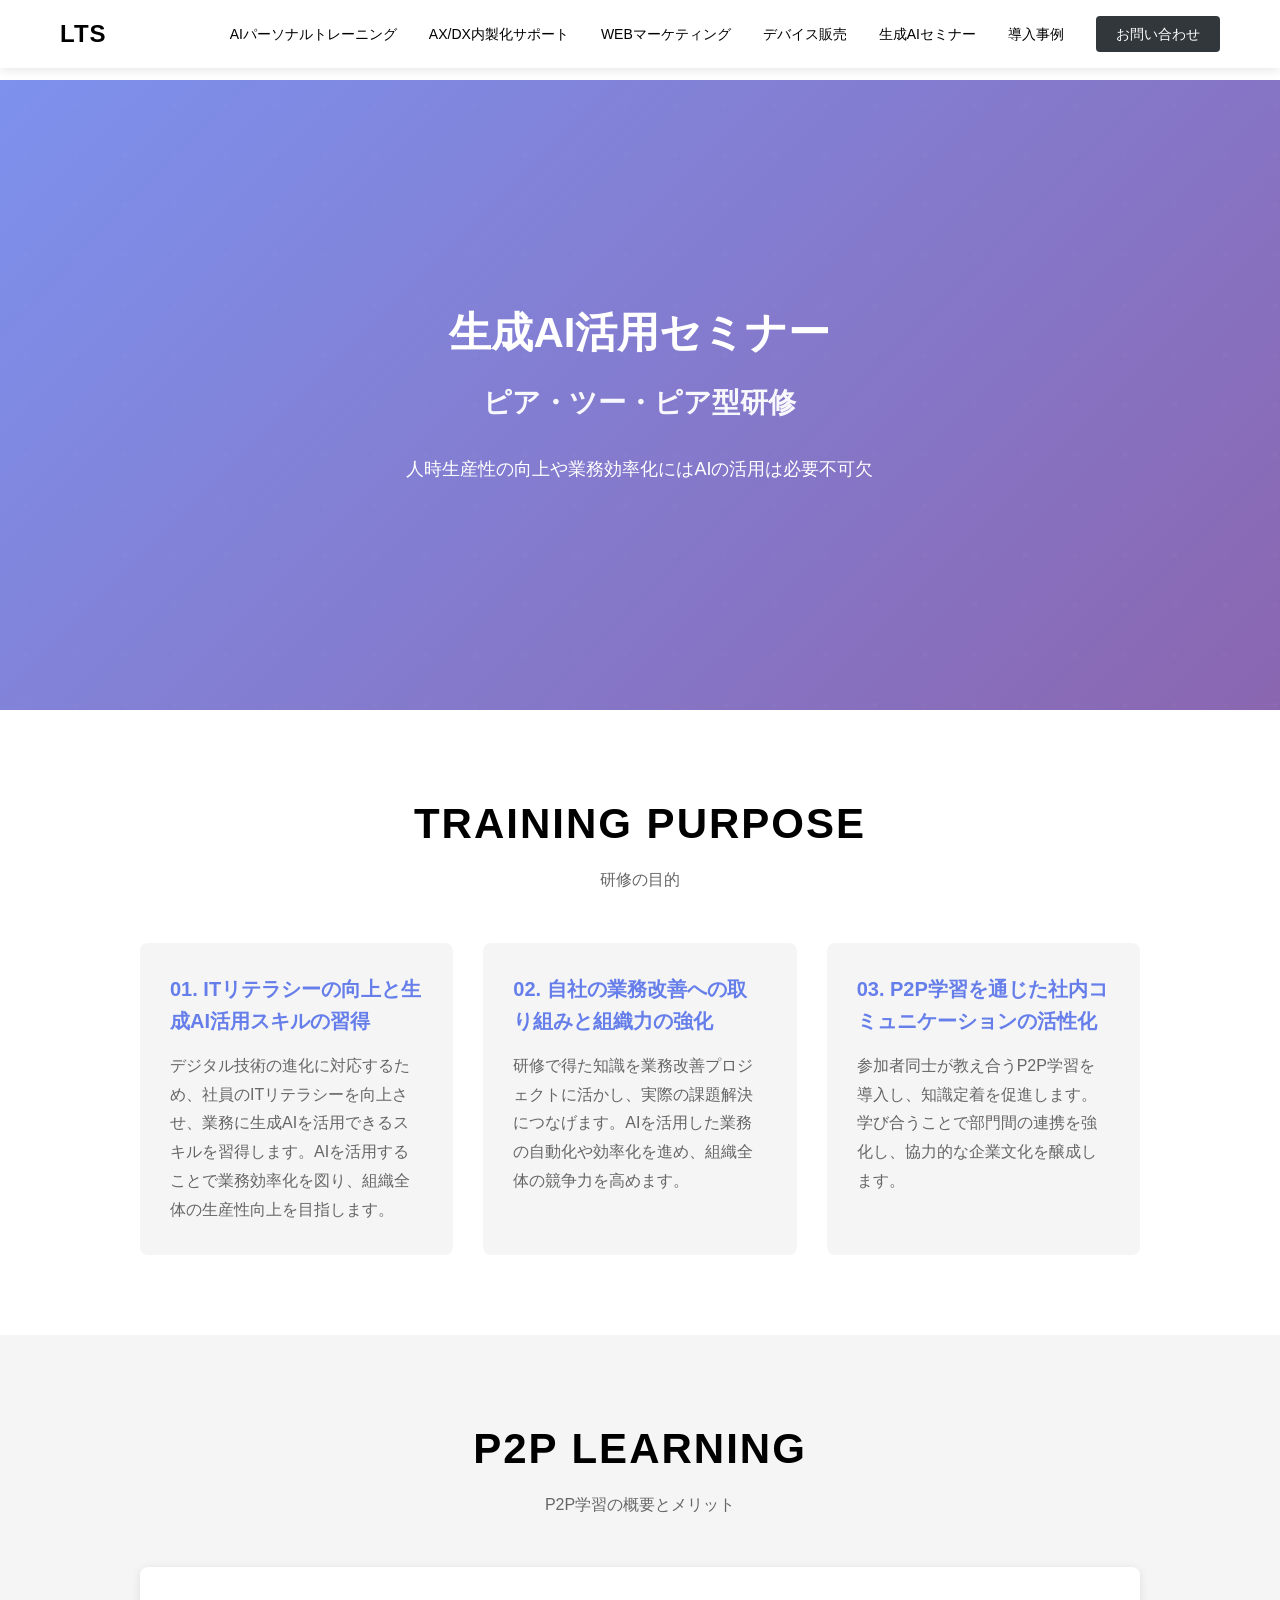
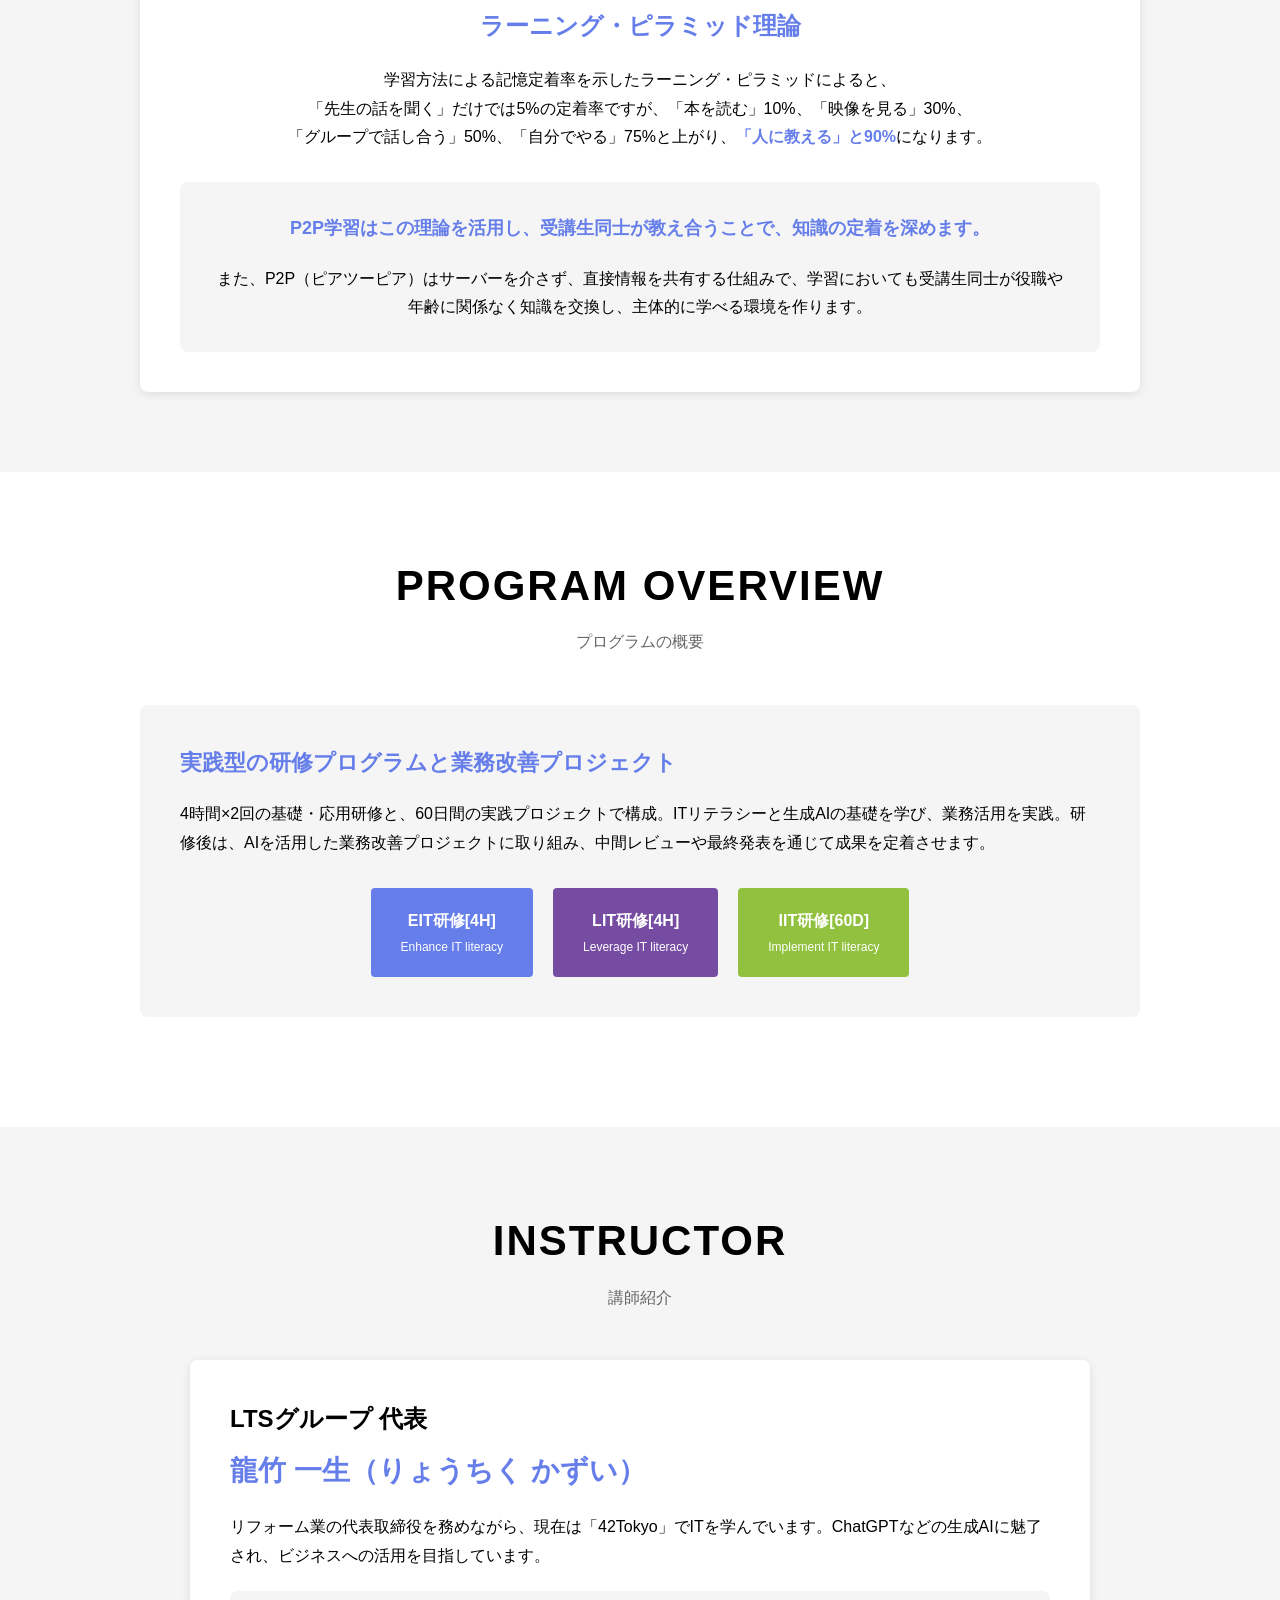
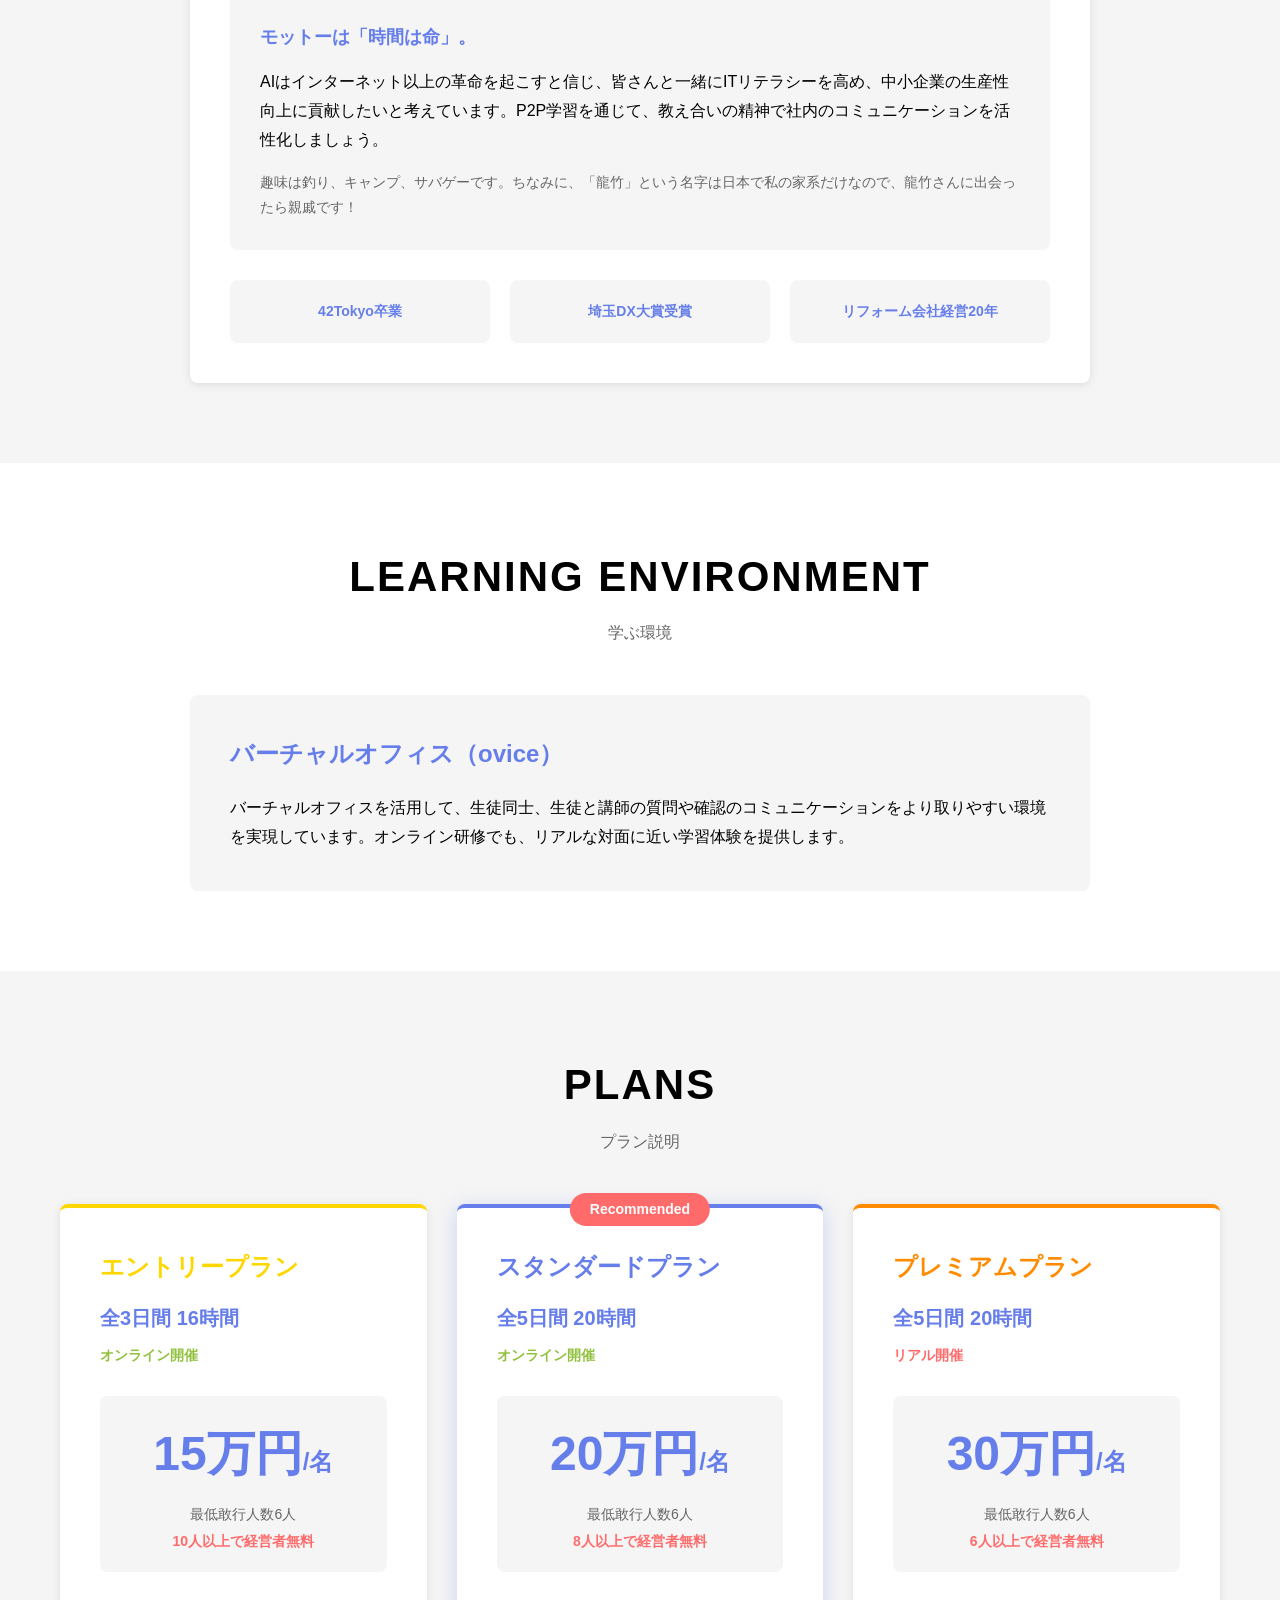
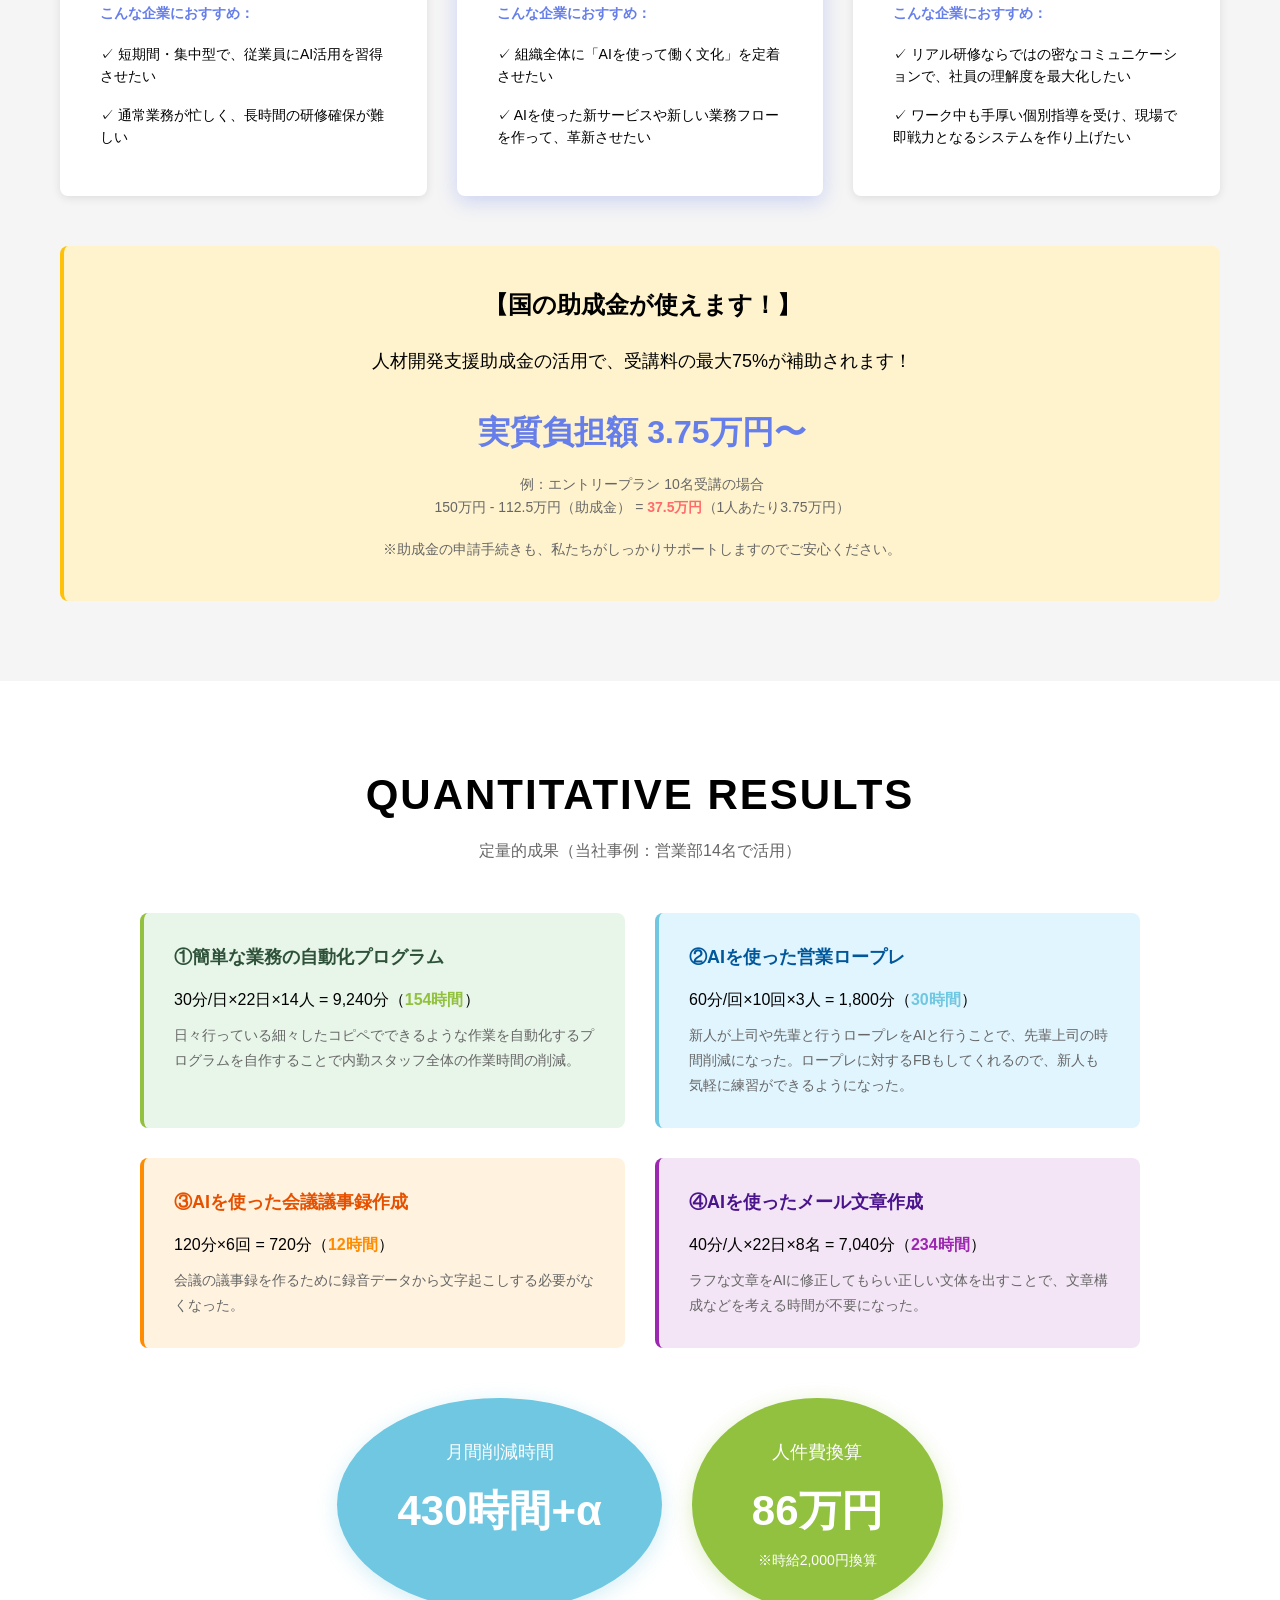
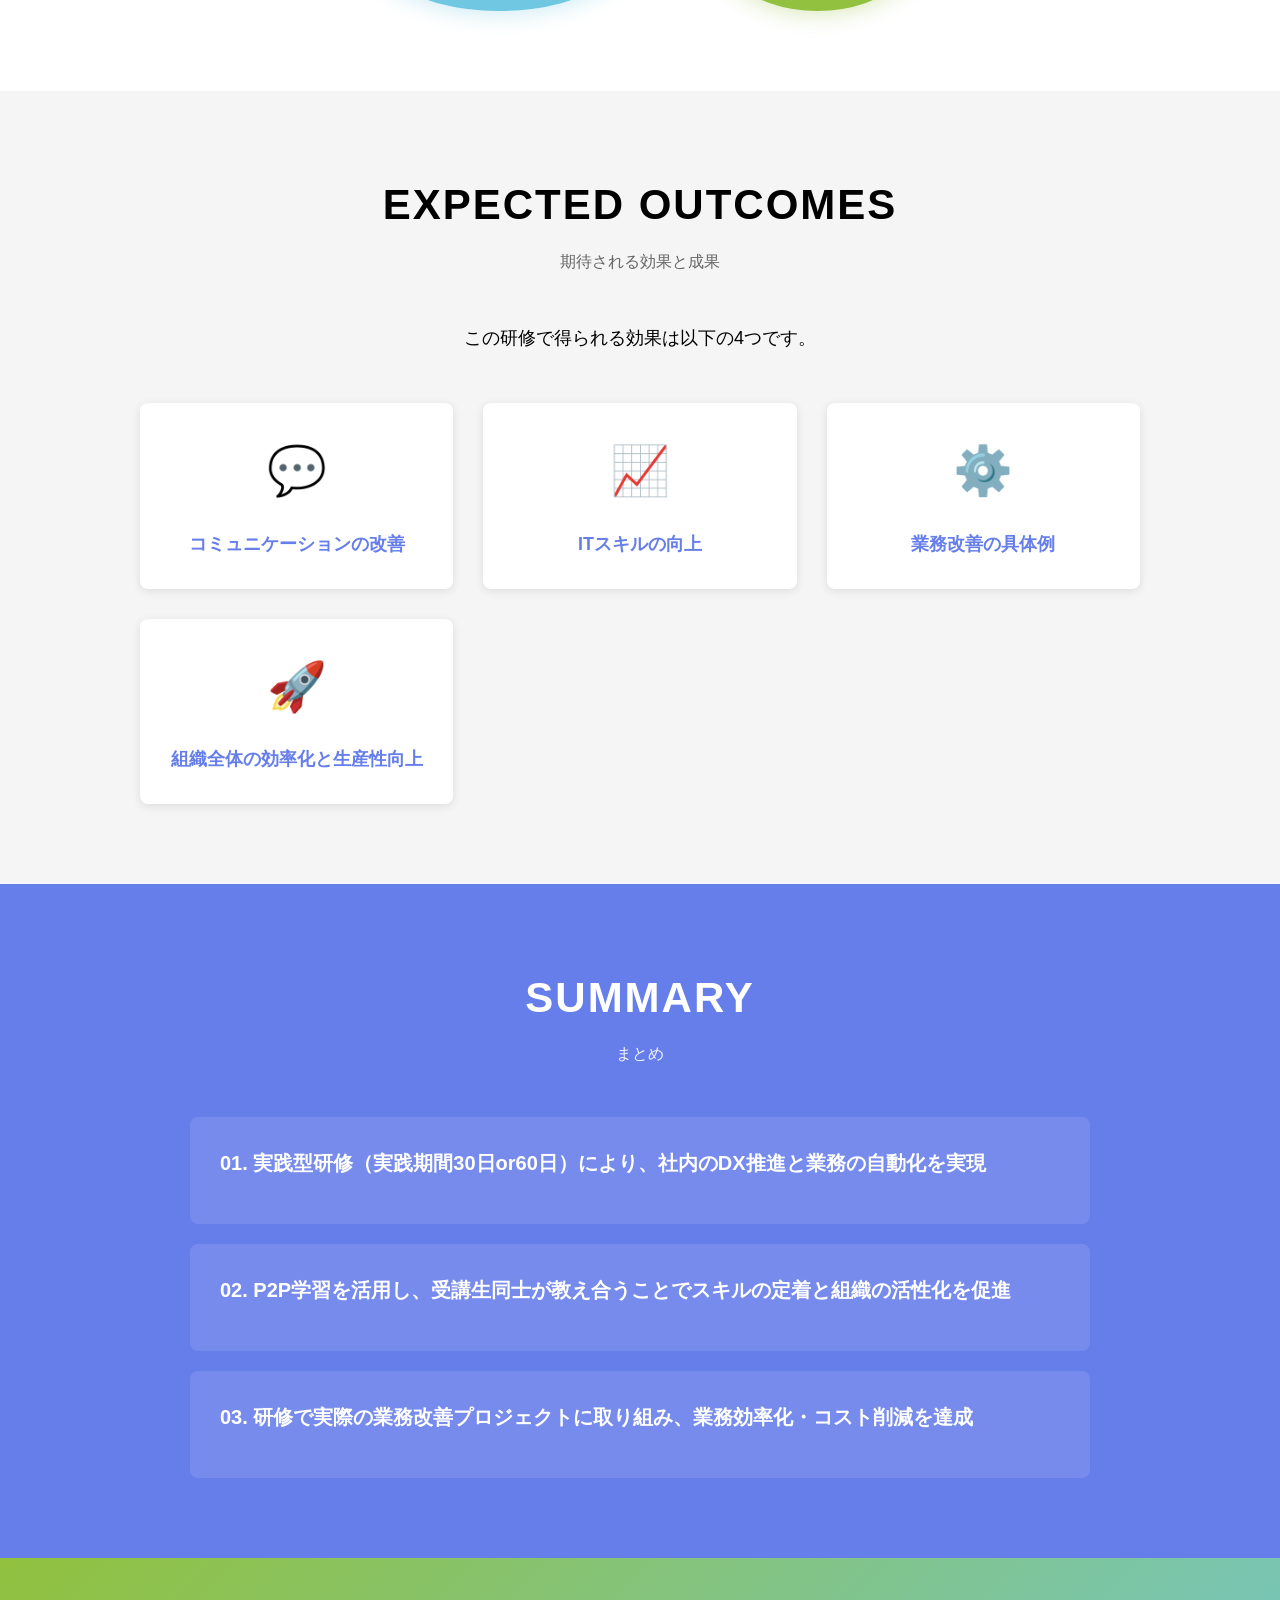
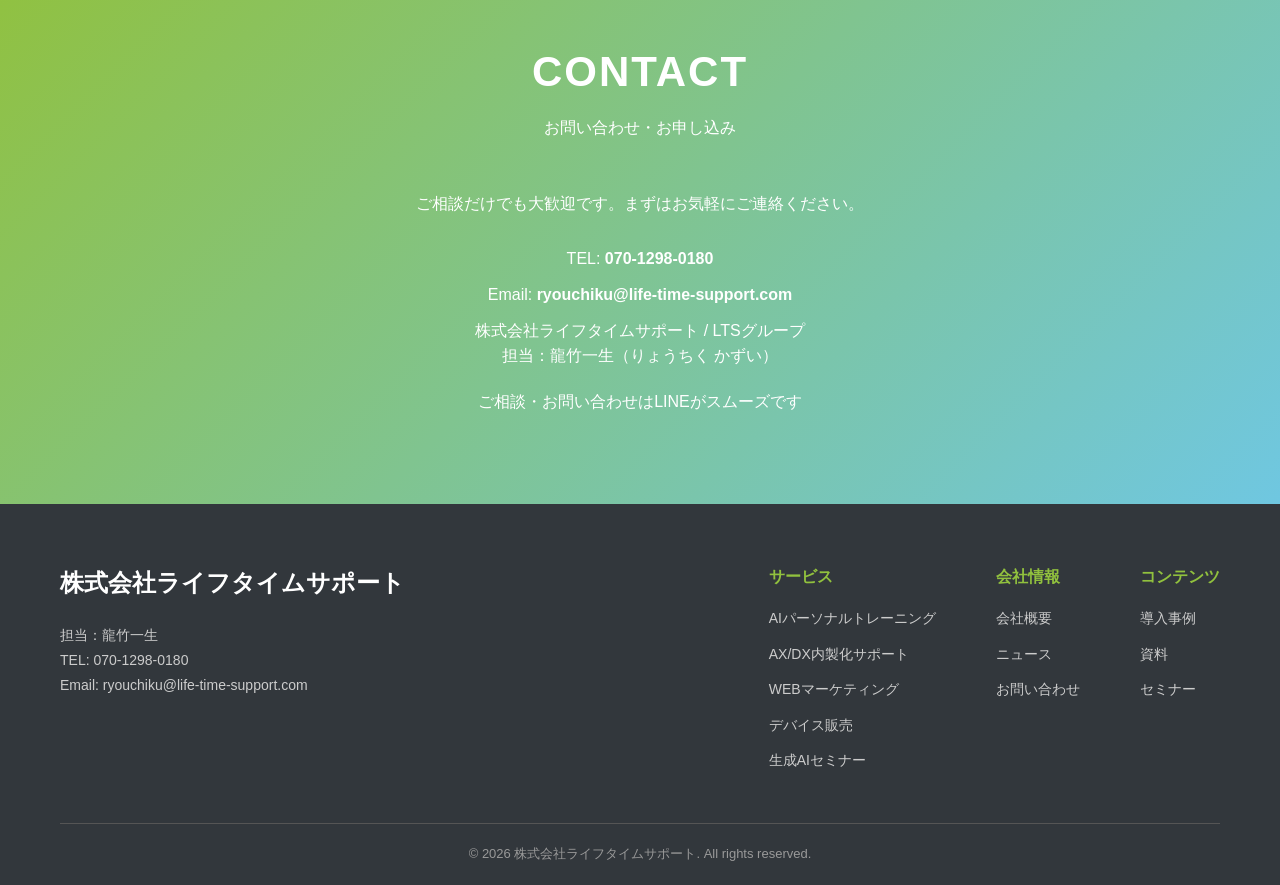
==== ai-seminar.html @ 72251b6f "fix: IT内製化サポート → AX/DX内製化サポートに名称変更 全6ページ（index, it-support, ai-training, ai-seminar, device-sales, w" ====
<!DOCTYPE html>
<!-- ************************************************************************ -->
<!--                                                                          -->
<!--    ai-seminar.html                                 :::      ::::::::  -->
<!--                                                    :+:      :+:    :+:  -->
<!--    By: Claude (LTS)                                #+#  +:+       +#+  -->
<!--                                                  +#+#+#+#+#+   +#+       -->
<!--    Created: 2026/03/26 10:44 by Claude (LTS)     #+#    #+#       -->
<!--    Updated: 2026/03/26 10:44 by Claude (LTS)     ###   ########    -->
<!--                                                                          -->
<!--    © Life Time Support Inc.                                         -->
<!--                                                                          -->
<!-- ************************************************************************ -->
<html lang="ja">
<head>
    <meta charset="UTF-8">
    <meta name="viewport" content="width=device-width, initial-scale=1.0">
    <title>社内AI活用研修（ピア・ツー・ピア型研修）| 株式会社ライフタイムサポート</title>
    <link rel="stylesheet" href="styles.css">
</head>
<body>
    <!-- Header -->
    <header class="header">
        <div class="container">
            <div class="header-content">
                <div class="logo">
                    <a href="index.html">LTS</a>
                </div>
                <nav class="nav" id="nav">
                    <ul class="nav-list">
                        <li><a href="ai-training.html">AIパーソナルトレーニング</a></li>
                        <li><a href="it-support.html">AX/DX内製化サポート</a></li>
                        <li><a href="web-marketing.html">WEBマーケティング</a></li>
                        <li><a href="device-sales.html">デバイス販売</a></li>
                        <li><a href="ai-seminar.html">生成AIセミナー</a></li>
                        <li><a href="index.html#case">導入事例</a></li>
                        <li><a href="#contact" class="cta-button">お問い合わせ</a></li>
                    </ul>
                </nav>
                <button class="hamburger" id="hamburger">
                    <span></span>
                    <span></span>
                    <span></span>
                </button>
            </div>
        </div>
    </header>

    <!-- Hero Section -->
    <section class="hero" style="margin-top: 80px; height: 70vh;">
        <div class="hero-background hero-ai-seminar"></div>
        <div class="container">
            <div class="hero-content">
                <h1 class="hero-title" style="font-size: 42px;">生成AI活用セミナー</h1>
                <h2 class="hero-subtitle" style="font-size: 28px; margin-top: 20px;">ピア・ツー・ピア型研修</h2>
                <p style="font-size: 18px; margin-top: 20px;">人時生産性の向上や業務効率化にはAIの活用は必要不可欠</p>
            </div>
        </div>
    </section>

    <!-- Purpose Section -->
    <section class="section" style="background-color: #ffffff;">
        <div class="container">
            <h2 class="section-title">TRAINING PURPOSE</h2>
            <p class="section-subtitle">研修の目的</p>
            <div class="service-grid" style="grid-template-columns: repeat(auto-fit, minmax(300px, 1fr)); gap: 30px; max-width: 1000px; margin: 0 auto;">
                <div style="background-color: #f5f5f5; padding: 30px; border-radius: 8px;">
                    <h3 style="font-size: 20px; margin-bottom: 15px; color: #667eea; font-weight: bold;">01. ITリテラシーの向上と生成AI活用スキルの習得</h3>
                    <p style="line-height: 1.8; color: #666;">
                        デジタル技術の進化に対応するため、社員のITリテラシーを向上させ、業務に生成AIを活用できるスキルを習得します。AIを活用することで業務効率化を図り、組織全体の生産性向上を目指します。
                    </p>
                </div>
                <div style="background-color: #f5f5f5; padding: 30px; border-radius: 8px;">
                    <h3 style="font-size: 20px; margin-bottom: 15px; color: #667eea; font-weight: bold;">02. 自社の業務改善への取り組みと組織力の強化</h3>
                    <p style="line-height: 1.8; color: #666;">
                        研修で得た知識を業務改善プロジェクトに活かし、実際の課題解決につなげます。AIを活用した業務の自動化や効率化を進め、組織全体の競争力を高めます。
                    </p>
                </div>
                <div style="background-color: #f5f5f5; padding: 30px; border-radius: 8px;">
                    <h3 style="font-size: 20px; margin-bottom: 15px; color: #667eea; font-weight: bold;">03. P2P学習を通じた社内コミュニケーションの活性化</h3>
                    <p style="line-height: 1.8; color: #666;">
                        参加者同士が教え合うP2P学習を導入し、知識定着を促進します。学び合うことで部門間の連携を強化し、協力的な企業文化を醸成します。
                    </p>
                </div>
            </div>
        </div>
    </section>

    <!-- P2P Learning Section -->
    <section class="section" style="background-color: #f5f5f5;">
        <div class="container">
            <h2 class="section-title">P2P LEARNING</h2>
            <p class="section-subtitle">P2P学習の概要とメリット</p>
            <div style="max-width: 1000px; margin: 0 auto;">
                <div style="background-color: white; padding: 40px; border-radius: 8px; box-shadow: 0 2px 10px rgba(0,0,0,0.1);">
                    <h3 style="font-size: 24px; margin-bottom: 20px; color: #667eea; text-align: center;">ラーニング・ピラミッド理論</h3>
                    <p style="line-height: 1.8; margin-bottom: 30px; text-align: center;">
                        学習方法による記憶定着率を示したラーニング・ピラミッドによると、<br>
                        「先生の話を聞く」だけでは5%の定着率ですが、「本を読む」10%、「映像を見る」30%、<br>
                        「グループで話し合う」50%、「自分でやる」75%と上がり、<strong style="color: #667eea;">「人に教える」と90%</strong>になります。
                    </p>
                    <div style="background-color: #f5f5f5; padding: 30px; border-radius: 8px; margin-top: 20px;">
                        <p style="font-size: 18px; line-height: 1.8; text-align: center; font-weight: bold; color: #667eea;">
                            P2P学習はこの理論を活用し、受講生同士が教え合うことで、知識の定着を深めます。
                        </p>
                        <p style="font-size: 16px; line-height: 1.8; text-align: center; margin-top: 20px;">
                            また、P2P（ピアツーピア）はサーバーを介さず、直接情報を共有する仕組みで、学習においても受講生同士が役職や年齢に関係なく知識を交換し、主体的に学べる環境を作ります。
                        </p>
                    </div>
                </div>
            </div>
        </div>
    </section>

    <!-- Program Overview Section -->
    <section class="section" style="background-color: #ffffff;">
        <div class="container">
            <h2 class="section-title">PROGRAM OVERVIEW</h2>
            <p class="section-subtitle">プログラムの概要</p>
            <div style="max-width: 1000px; margin: 0 auto;">
                <div style="background-color: #f5f5f5; padding: 40px; border-radius: 8px; margin-bottom: 30px;">
                    <h3 style="font-size: 22px; margin-bottom: 20px; color: #667eea; font-weight: bold;">実践型の研修プログラムと業務改善プロジェクト</h3>
                    <p style="line-height: 1.8; margin-bottom: 20px;">
                        4時間×2回の基礎・応用研修と、60日間の実践プロジェクトで構成。ITリテラシーと生成AIの基礎を学び、業務活用を実践。研修後は、AIを活用した業務改善プロジェクトに取り組み、中間レビューや最終発表を通じて成果を定着させます。
                    </p>
                    <div style="display: flex; gap: 20px; justify-content: center; flex-wrap: wrap; margin-top: 30px;">
                        <div style="background-color: #667eea; color: white; padding: 20px 30px; border-radius: 4px; text-align: center;">
                            <p style="font-weight: bold;">EIT研修[4H]</p>
                            <p style="font-size: 12px; margin-top: 5px;">Enhance IT literacy</p>
                        </div>
                        <div style="background-color: #764ba2; color: white; padding: 20px 30px; border-radius: 4px; text-align: center;">
                            <p style="font-weight: bold;">LIT研修[4H]</p>
                            <p style="font-size: 12px; margin-top: 5px;">Leverage IT literacy</p>
                        </div>
                        <div style="background-color: #91c13e; color: white; padding: 20px 30px; border-radius: 4px; text-align: center;">
                            <p style="font-weight: bold;">IIT研修[60D]</p>
                            <p style="font-size: 12px; margin-top: 5px;">Implement IT literacy</p>
                        </div>
                    </div>
                </div>
            </div>
        </div>
    </section>

    <!-- Instructor Section -->
    <section class="section" style="background-color: #f5f5f5;">
        <div class="container">
            <h2 class="section-title">INSTRUCTOR</h2>
            <p class="section-subtitle">講師紹介</p>
            <div style="max-width: 900px; margin: 0 auto; background-color: white; padding: 40px; border-radius: 8px; box-shadow: 0 2px 10px rgba(0,0,0,0.1);">
                <h3 style="font-size: 24px; margin-bottom: 10px;">LTSグループ 代表</h3>
                <h3 style="font-size: 28px; margin-bottom: 20px; color: #667eea; font-weight: bold;">龍竹 一生（りょうちく かずい）</h3>
                <p style="line-height: 1.8; margin-bottom: 20px;">
                    リフォーム業の代表取締役を務めながら、現在は「42Tokyo」でITを学んでいます。ChatGPTなどの生成AIに魅了され、ビジネスへの活用を目指しています。
                </p>
                <div style="background-color: #f5f5f5; padding: 30px; border-radius: 8px; margin: 20px 0;">
                    <p style="line-height: 1.8; margin-bottom: 15px; font-size: 18px; font-weight: bold; color: #667eea;">
                        モットーは「時間は命」。
                    </p>
                    <p style="line-height: 1.8;">
                        AIはインターネット以上の革命を起こすと信じ、皆さんと一緒にITリテラシーを高め、中小企業の生産性向上に貢献したいと考えています。P2P学習を通じて、教え合いの精神で社内のコミュニケーションを活性化しましょう。
                    </p>
                    <p style="line-height: 1.8; margin-top: 15px; font-size: 14px; color: #666;">
                        趣味は釣り、キャンプ、サバゲーです。ちなみに、「龍竹」という名字は日本で私の家系だけなので、龍竹さんに出会ったら親戚です！
                    </p>
                </div>
                <div style="display: flex; gap: 20px; margin-top: 30px; flex-wrap: wrap;">
                    <div style="background-color: #f5f5f5; padding: 20px; border-radius: 8px; flex: 1; min-width: 150px; text-align: center;">
                        <p style="font-size: 14px; color: #667eea; font-weight: bold;">42Tokyo卒業</p>
                    </div>
                    <div style="background-color: #f5f5f5; padding: 20px; border-radius: 8px; flex: 1; min-width: 150px; text-align: center;">
                        <p style="font-size: 14px; color: #667eea; font-weight: bold;">埼玉DX大賞受賞</p>
                    </div>
                    <div style="background-color: #f5f5f5; padding: 20px; border-radius: 8px; flex: 1; min-width: 150px; text-align: center;">
                        <p style="font-size: 14px; color: #667eea; font-weight: bold;">リフォーム会社経営20年</p>
                    </div>
                </div>
            </div>
        </div>
    </section>

    <!-- Learning Environment Section -->
    <section class="section" style="background-color: #ffffff;">
        <div class="container">
            <h2 class="section-title">LEARNING ENVIRONMENT</h2>
            <p class="section-subtitle">学ぶ環境</p>
            <div style="max-width: 900px; margin: 0 auto; background-color: #f5f5f5; padding: 40px; border-radius: 8px;">
                <h3 style="font-size: 24px; margin-bottom: 20px; color: #667eea; font-weight: bold;">バーチャルオフィス（ovice）</h3>
                <p style="line-height: 1.8; font-size: 16px;">
                    バーチャルオフィスを活用して、生徒同士、生徒と講師の質問や確認のコミュニケーションをより取りやすい環境を実現しています。オンライン研修でも、リアルな対面に近い学習体験を提供します。
                </p>
            </div>
        </div>
    </section>

    <!-- Plans Section -->
    <section class="section" style="background-color: #f5f5f5;">
        <div class="container">
            <h2 class="section-title">PLANS</h2>
            <p class="section-subtitle">プラン説明</p>

            <div style="max-width: 1200px; margin: 0 auto;">
                <div class="service-grid" style="grid-template-columns: repeat(auto-fit, minmax(320px, 1fr)); gap: 30px;">
                    <!-- エントリープラン -->
                    <div style="background-color: white; padding: 40px; border-radius: 8px; box-shadow: 0 2px 10px rgba(0,0,0,0.1); border-top: 4px solid #ffd700;">
                        <h3 style="font-size: 24px; margin-bottom: 15px; color: #ffd700; font-weight: bold;">エントリープラン</h3>
                        <p style="font-size: 20px; color: #667eea; margin-bottom: 10px; font-weight: bold;">全3日間 16時間</p>
                        <p style="font-size: 14px; color: #91c13e; margin-bottom: 20px; font-weight: bold;">オンライン開催</p>

                        <div style="text-align: center; margin: 30px 0; padding: 20px; background-color: #f5f5f5; border-radius: 8px;">
                            <p style="font-size: 48px; font-weight: bold; color: #667eea;">15万円<span style="font-size: 24px;">/名</span></p>
                            <p style="font-size: 14px; color: #666; margin-top: 10px;">最低敢行人数6人</p>
                            <p style="font-size: 14px; color: #ff6b6b; margin-top: 5px; font-weight: bold;">10人以上で経営者無料</p>
                        </div>

                        <div style="margin-top: 20px;">
                            <p style="font-size: 14px; font-weight: bold; margin-bottom: 10px; color: #667eea;">こんな企業におすすめ：</p>
                            <ul style="list-style: none; padding-left: 0;">
                                <li style="padding: 8px 0; font-size: 14px;">✓ 短期間・集中型で、従業員にAI活用を習得させたい</li>
                                <li style="padding: 8px 0; font-size: 14px;">✓ 通常業務が忙しく、長時間の研修確保が難しい</li>
                            </ul>
                        </div>
                    </div>

                    <!-- スタンダードプラン -->
                    <div style="background-color: white; padding: 40px; border-radius: 8px; box-shadow: 0 5px 20px rgba(102, 126, 234, 0.3); border-top: 4px solid #667eea; position: relative;">
                        <div style="position: absolute; top: -15px; left: 50%; transform: translateX(-50%); background-color: #ff6b6b; color: white; padding: 5px 20px; border-radius: 20px; font-weight: bold; font-size: 14px;">
                            Recommended
                        </div>
                        <h3 style="font-size: 24px; margin-bottom: 15px; color: #667eea; font-weight: bold;">スタンダードプラン</h3>
                        <p style="font-size: 20px; color: #667eea; margin-bottom: 10px; font-weight: bold;">全5日間 20時間</p>
                        <p style="font-size: 14px; color: #91c13e; margin-bottom: 20px; font-weight: bold;">オンライン開催</p>

                        <div style="text-align: center; margin: 30px 0; padding: 20px; background-color: #f5f5f5; border-radius: 8px;">
                            <p style="font-size: 48px; font-weight: bold; color: #667eea;">20万円<span style="font-size: 24px;">/名</span></p>
                            <p style="font-size: 14px; color: #666; margin-top: 10px;">最低敢行人数6人</p>
                            <p style="font-size: 14px; color: #ff6b6b; margin-top: 5px; font-weight: bold;">8人以上で経営者無料</p>
                        </div>

                        <div style="margin-top: 20px;">
                            <p style="font-size: 14px; font-weight: bold; margin-bottom: 10px; color: #667eea;">こんな企業におすすめ：</p>
                            <ul style="list-style: none; padding-left: 0;">
                                <li style="padding: 8px 0; font-size: 14px;">✓ 組織全体に「AIを使って働く文化」を定着させたい</li>
                                <li style="padding: 8px 0; font-size: 14px;">✓ AIを使った新サービスや新しい業務フローを作って、革新させたい</li>
                            </ul>
                        </div>
                    </div>

                    <!-- プレミアムプラン -->
                    <div style="background-color: white; padding: 40px; border-radius: 8px; box-shadow: 0 2px 10px rgba(0,0,0,0.1); border-top: 4px solid #ff8c00;">
                        <h3 style="font-size: 24px; margin-bottom: 15px; color: #ff8c00; font-weight: bold;">プレミアムプラン</h3>
                        <p style="font-size: 20px; color: #667eea; margin-bottom: 10px; font-weight: bold;">全5日間 20時間</p>
                        <p style="font-size: 14px; color: #ff6b6b; margin-bottom: 20px; font-weight: bold;">リアル開催</p>

                        <div style="text-align: center; margin: 30px 0; padding: 20px; background-color: #f5f5f5; border-radius: 8px;">
                            <p style="font-size: 48px; font-weight: bold; color: #667eea;">30万円<span style="font-size: 24px;">/名</span></p>
                            <p style="font-size: 14px; color: #666; margin-top: 10px;">最低敢行人数6人</p>
                            <p style="font-size: 14px; color: #ff6b6b; margin-top: 5px; font-weight: bold;">6人以上で経営者無料</p>
                        </div>

                        <div style="margin-top: 20px;">
                            <p style="font-size: 14px; font-weight: bold; margin-bottom: 10px; color: #667eea;">こんな企業におすすめ：</p>
                            <ul style="list-style: none; padding-left: 0;">
                                <li style="padding: 8px 0; font-size: 14px;">✓ リアル研修ならではの密なコミュニケーションで、社員の理解度を最大化したい</li>
                                <li style="padding: 8px 0; font-size: 14px;">✓ ワーク中も手厚い個別指導を受け、現場で即戦力となるシステムを作り上げたい</li>
                            </ul>
                        </div>
                    </div>
                </div>

                <!-- 助成金情報 -->
                <div style="margin-top: 50px; background-color: #fff3cd; padding: 40px; border-radius: 8px; border-left: 4px solid #ffc107;">
                    <h3 style="font-size: 24px; margin-bottom: 20px; font-weight: bold; text-align: center;">【国の助成金が使えます！】</h3>
                    <p style="font-size: 18px; line-height: 1.8; margin-bottom: 20px; text-align: center;">
                        人材開発支援助成金の活用で、受講料の最大75%が補助されます！
                    </p>
                    <div style="text-align: center; margin-top: 30px;">
                        <p style="font-size: 32px; font-weight: bold; color: #667eea;">実質負担額 3.75万円〜</p>
                        <p style="font-size: 14px; color: #666; margin-top: 15px;">
                            例：エントリープラン 10名受講の場合<br>
                            150万円 - 112.5万円（助成金） = <strong style="color: #ff6b6b;">37.5万円</strong>（1人あたり3.75万円）
                        </p>
                    </div>
                    <p style="font-size: 14px; color: #666; text-align: center; margin-top: 20px;">
                        ※助成金の申請手続きも、私たちがしっかりサポートしますのでご安心ください。
                    </p>
                </div>
            </div>
        </div>
    </section>

    <!-- Results Section -->
    <section class="section" style="background-color: #ffffff;">
        <div class="container">
            <h2 class="section-title">QUANTITATIVE RESULTS</h2>
            <p class="section-subtitle">定量的成果（当社事例：営業部14名で活用）</p>

            <div style="max-width: 1000px; margin: 0 auto;">
                <div class="service-grid" style="grid-template-columns: repeat(auto-fit, minmax(450px, 1fr)); gap: 30px; margin-bottom: 50px;">
                    <div style="background-color: #e8f5e9; padding: 30px; border-radius: 8px; border-left: 4px solid #91c13e;">
                        <h3 style="font-size: 18px; margin-bottom: 15px; color: #2d5139; font-weight: bold;">①簡単な業務の自動化プログラム</h3>
                        <p style="font-size: 16px; margin-bottom: 10px;">30分/日×22日×14人 = 9,240分（<strong style="color: #91c13e;">154時間</strong>）</p>
                        <p style="font-size: 14px; line-height: 1.8; color: #666;">
                            日々行っている細々したコピペでできるような作業を自動化するプログラムを自作することで内勤スタッフ全体の作業時間の削減。
                        </p>
                    </div>

                    <div style="background-color: #e1f5fe; padding: 30px; border-radius: 8px; border-left: 4px solid #6fc7e1;">
                        <h3 style="font-size: 18px; margin-bottom: 15px; color: #01579b; font-weight: bold;">②AIを使った営業ロープレ</h3>
                        <p style="font-size: 16px; margin-bottom: 10px;">60分/回×10回×3人 = 1,800分（<strong style="color: #6fc7e1;">30時間</strong>）</p>
                        <p style="font-size: 14px; line-height: 1.8; color: #666;">
                            新人が上司や先輩と行うロープレをAIと行うことで、先輩上司の時間削減になった。ロープレに対するFBもしてくれるので、新人も気軽に練習ができるようになった。
                        </p>
                    </div>

                    <div style="background-color: #fff3e0; padding: 30px; border-radius: 8px; border-left: 4px solid #ff8c00;">
                        <h3 style="font-size: 18px; margin-bottom: 15px; color: #e65100; font-weight: bold;">③AIを使った会議議事録作成</h3>
                        <p style="font-size: 16px; margin-bottom: 10px;">120分×6回 = 720分（<strong style="color: #ff8c00;">12時間</strong>）</p>
                        <p style="font-size: 14px; line-height: 1.8; color: #666;">
                            会議の議事録を作るために録音データから文字起こしする必要がなくなった。
                        </p>
                    </div>

                    <div style="background-color: #f3e5f5; padding: 30px; border-radius: 8px; border-left: 4px solid #9c27b0;">
                        <h3 style="font-size: 18px; margin-bottom: 15px; color: #4a148c; font-weight: bold;">④AIを使ったメール文章作成</h3>
                        <p style="font-size: 16px; margin-bottom: 10px;">40分/人×22日×8名 = 7,040分（<strong style="color: #9c27b0;">234時間</strong>）</p>
                        <p style="font-size: 14px; line-height: 1.8; color: #666;">
                            ラフな文章をAIに修正してもらい正しい文体を出すことで、文章構成などを考える時間が不要になった。
                        </p>
                    </div>
                </div>

                <!-- 合計成果 -->
                <div style="display: flex; gap: 30px; flex-wrap: wrap; justify-content: center;">
                    <div style="background-color: #6fc7e1; color: white; padding: 40px 60px; border-radius: 50%; text-align: center; min-width: 250px; box-shadow: 0 5px 20px rgba(111, 199, 225, 0.3);">
                        <p style="font-size: 18px; margin-bottom: 10px;">月間削減時間</p>
                        <p style="font-size: 42px; font-weight: bold;">430時間+α</p>
                    </div>
                    <div style="background-color: #91c13e; color: white; padding: 40px 60px; border-radius: 50%; text-align: center; min-width: 250px; box-shadow: 0 5px 20px rgba(145, 193, 62, 0.3);">
                        <p style="font-size: 18px; margin-bottom: 10px;">人件費換算</p>
                        <p style="font-size: 42px; font-weight: bold;">86万円</p>
                        <p style="font-size: 14px; margin-top: 5px;">※時給2,000円換算</p>
                    </div>
                </div>
            </div>
        </div>
    </section>

    <!-- Expected Outcomes Section -->
    <section class="section" style="background-color: #f5f5f5;">
        <div class="container">
            <h2 class="section-title">EXPECTED OUTCOMES</h2>
            <p class="section-subtitle">期待される効果と成果</p>
            <p style="text-align: center; font-size: 18px; margin-bottom: 50px;">この研修で得られる効果は以下の4つです。</p>

            <div class="service-grid" style="grid-template-columns: repeat(auto-fit, minmax(250px, 1fr)); gap: 30px; max-width: 1000px; margin: 0 auto;">
                <div style="background-color: white; padding: 30px; border-radius: 8px; text-align: center; box-shadow: 0 2px 10px rgba(0,0,0,0.1);">
                    <div style="font-size: 48px; margin-bottom: 20px;">💬</div>
                    <h3 style="font-size: 18px; font-weight: bold; color: #667eea;">コミュニケーションの改善</h3>
                </div>
                <div style="background-color: white; padding: 30px; border-radius: 8px; text-align: center; box-shadow: 0 2px 10px rgba(0,0,0,0.1);">
                    <div style="font-size: 48px; margin-bottom: 20px;">📈</div>
                    <h3 style="font-size: 18px; font-weight: bold; color: #667eea;">ITスキルの向上</h3>
                </div>
                <div style="background-color: white; padding: 30px; border-radius: 8px; text-align: center; box-shadow: 0 2px 10px rgba(0,0,0,0.1);">
                    <div style="font-size: 48px; margin-bottom: 20px;">⚙️</div>
                    <h3 style="font-size: 18px; font-weight: bold; color: #667eea;">業務改善の具体例</h3>
                </div>
                <div style="background-color: white; padding: 30px; border-radius: 8px; text-align: center; box-shadow: 0 2px 10px rgba(0,0,0,0.1);">
                    <div style="font-size: 48px; margin-bottom: 20px;">🚀</div>
                    <h3 style="font-size: 18px; font-weight: bold; color: #667eea;">組織全体の効率化と生産性向上</h3>
                </div>
            </div>
        </div>
    </section>

    <!-- Summary Section -->
    <section class="section" style="background-color: #667eea; color: white;">
        <div class="container">
            <h2 class="section-title" style="color: white;">SUMMARY</h2>
            <p class="section-subtitle" style="color: rgba(255,255,255,0.9);">まとめ</p>

            <div style="max-width: 900px; margin: 0 auto;">
                <div style="background-color: rgba(255,255,255,0.1); padding: 30px; border-radius: 8px; margin-bottom: 20px;">
                    <h3 style="font-size: 20px; margin-bottom: 15px; font-weight: bold;">01. 実践型研修（実践期間30日or60日）により、社内のDX推進と業務の自動化を実現</h3>
                </div>
                <div style="background-color: rgba(255,255,255,0.1); padding: 30px; border-radius: 8px; margin-bottom: 20px;">
                    <h3 style="font-size: 20px; margin-bottom: 15px; font-weight: bold;">02. P2P学習を活用し、受講生同士が教え合うことでスキルの定着と組織の活性化を促進</h3>
                </div>
                <div style="background-color: rgba(255,255,255,0.1); padding: 30px; border-radius: 8px;">
                    <h3 style="font-size: 20px; margin-bottom: 15px; font-weight: bold;">03. 研修で実際の業務改善プロジェクトに取り組み、業務効率化・コスト削減を達成</h3>
                </div>
            </div>
        </div>
    </section>

    <!-- Contact Section -->
    <section id="contact" class="section contact-section">
        <div class="container">
            <div class="contact-content">
                <h2 class="section-title">CONTACT</h2>
                <p class="section-subtitle">お問い合わせ・お申し込み</p>
                <p class="contact-text">ご相談だけでも大歓迎です。まずはお気軽にご連絡ください。</p>
                <div class="contact-info">
                    <p class="contact-phone">TEL: <a href="tel:07012980180">070-1298-0180</a></p>
                    <p class="contact-email">Email: <a href="mailto:ryouchiku@life-time-support.com">ryouchiku@life-time-support.com</a></p>
                    <p class="contact-person">株式会社ライフタイムサポート / LTSグループ<br>担当：龍竹一生（りょうちく かずい）</p>
                    <p style="margin-top: 20px;">ご相談・お問い合わせはLINEがスムーズです</p>
                </div>
            </div>
        </div>
    </section>

    <!-- Footer -->
    <footer class="footer">
        <div class="container">
            <div class="footer-content">
                <div class="footer-logo">
                    <h3>株式会社ライフタイムサポート</h3>
                    <p>担当：龍竹一生<br>TEL: 070-1298-0180<br>Email: ryouchiku@life-time-support.com</p>
                </div>
                <div class="footer-links">
                    <div class="footer-column">
                        <h4>サービス</h4>
                        <ul>
                            <li><a href="ai-training.html">AIパーソナルトレーニング</a></li>
                            <li><a href="it-support.html">AX/DX内製化サポート</a></li>
                            <li><a href="web-marketing.html">WEBマーケティング</a></li>
                            <li><a href="device-sales.html">デバイス販売</a></li>
                            <li><a href="ai-seminar.html">生成AIセミナー</a></li>
                        </ul>
                    </div>
                    <div class="footer-column">
                        <h4>会社情報</h4>
                        <ul>
                            <li><a href="index.html#about">会社概要</a></li>
                            <li><a href="index.html#news">ニュース</a></li>
                            <li><a href="#contact">お問い合わせ</a></li>
                        </ul>
                    </div>
                    <div class="footer-column">
                        <h4>コンテンツ</h4>
                        <ul>
                            <li><a href="index.html#case">導入事例</a></li>
                            <li><a href="index.html#resources">資料</a></li>
                            <li><a href="index.html#seminar">セミナー</a></li>
                        </ul>
                    </div>
                </div>
            </div>
            <div class="footer-bottom">
                <p>&copy; 2026 株式会社ライフタイムサポート. All rights reserved.</p>
            </div>
        </div>
    </footer>

    <script src="script.js"></script>
</body>
</html>
---- styles.css ----
/* Reset and Base Styles */
* {
    margin: 0;
    padding: 0;
    box-sizing: border-box;
}

html {
    scroll-behavior: smooth;
}

body {
    font-family: -apple-system, BlinkMacSystemFont, "Segoe UI", Roboto, "Helvetica Neue", Arial, sans-serif;
    line-height: 1.6;
    color: #000000;
    background-color: #ffffff;
}

.container {
    max-width: 1200px;
    margin: 0 auto;
    padding: 0 20px;
}

/* Header Styles */
.header {
    position: fixed;
    top: 0;
    left: 0;
    right: 0;
    background-color: #ffffff;
    box-shadow: 0 2px 10px rgba(0, 0, 0, 0.1);
    z-index: 1000;
    padding: 15px 0;
}

.header-content {
    display: flex;
    justify-content: space-between;
    align-items: center;
}

.logo a {
    font-size: 24px;
    font-weight: bold;
    color: #000000;
    text-decoration: none;
    letter-spacing: 1px;
}

.nav-list {
    display: flex;
    list-style: none;
    gap: 2em;
    align-items: center;
}

.nav-list a {
    text-decoration: none;
    color: #000000;
    font-size: 14px;
    transition: color 0.3s;
}

.nav-list a:hover {
    color: #91c13e;
}

.cta-button {
    background-color: #32373c;
    color: #ffffff !important;
    padding: 10px 20px;
    border-radius: 4px;
}

.cta-button:hover {
    background-color: #91c13e;
}

.hamburger {
    display: none;
    flex-direction: column;
    background: none;
    border: none;
    cursor: pointer;
    padding: 5px;
}

.hamburger span {
    width: 25px;
    height: 3px;
    background-color: #000000;
    margin: 3px 0;
    transition: 0.3s;
}

/* Hero Section */
.hero {
    position: relative;
    height: 100vh;
    display: flex;
    align-items: center;
    justify-content: center;
    color: #ffffff;
    overflow: hidden;
    margin-top: 60px;
}

.hero-background {
    position: absolute;
    top: 0;
    left: 0;
    width: 100%;
    height: 100%;
    background:
        linear-gradient(135deg, rgba(145, 193, 62, 0.85) 0%, rgba(111, 199, 225, 0.85) 100%),
        url('hero.png') center/cover no-repeat;
    z-index: -1;
}

/* Hero background patterns for different pages */
.hero-background::before {
    content: '';
    position: absolute;
    top: 0;
    left: 0;
    right: 0;
    bottom: 0;
    background-image:
        repeating-linear-gradient(45deg, transparent, transparent 10px, rgba(255,255,255,.03) 10px, rgba(255,255,255,.03) 20px),
        repeating-linear-gradient(-45deg, transparent, transparent 10px, rgba(255,255,255,.03) 10px, rgba(255,255,255,.03) 20px);
    opacity: 0.5;
}

/* AI Training Pattern - Education/Learning theme */
.hero-ai-training {
    background:
        linear-gradient(135deg, rgba(145, 193, 62, 0.85) 0%, rgba(111, 199, 225, 0.85) 100%),
        url('https://images.unsplash.com/photo-1488190211105-8b0e65b80b4e?auto=format&fit=crop&w=1920&q=80') center/cover no-repeat;
}

.hero-ai-training::before {
    content: '';
    position: absolute;
    top: 0;
    left: 0;
    right: 0;
    bottom: 0;
    background-image:
        radial-gradient(circle at 20% 50%, rgba(255,255,255,.05) 1px, transparent 1px),
        radial-gradient(circle at 60% 30%, rgba(255,255,255,.05) 1px, transparent 1px),
        radial-gradient(circle at 80% 70%, rgba(255,255,255,.05) 1px, transparent 1px);
    background-size: 50px 50px, 80px 80px, 100px 100px;
    background-position: 0 0, 40px 60px, 130px 270px;
}

/* IT Support Pattern - Code/System theme */
.hero-it-support {
    background:
        linear-gradient(135deg, rgba(111, 199, 225, 0.85) 0%, rgba(74, 144, 226, 0.85) 100%),
        url('https://images.unsplash.com/photo-1461749280684-dccba630e2f6?auto=format&fit=crop&w=1920&q=80') center/cover no-repeat;
}

.hero-it-support::before {
    content: '';
    position: absolute;
    top: 0;
    left: 0;
    right: 0;
    bottom: 0;
    background-image:
        linear-gradient(90deg, rgba(255,255,255,.03) 1px, transparent 1px),
        linear-gradient(0deg, rgba(255,255,255,.03) 1px, transparent 1px);
    background-size: 20px 20px;
}

/* Web Marketing Pattern - Graph/Chart theme */
.hero-web-marketing {
    background:
        linear-gradient(135deg, rgba(0, 61, 92, 0.85) 0%, rgba(0, 98, 155, 0.85) 100%),
        url('https://images.unsplash.com/photo-1460925895917-afdab827c52f?auto=format&fit=crop&w=1920&q=80') center/cover no-repeat;
}

.hero-web-marketing::before {
    content: '';
    position: absolute;
    top: 0;
    left: 0;
    right: 0;
    bottom: 0;
    background-image:
        linear-gradient(30deg, rgba(255,255,255,.02) 12%, transparent 12.5%, transparent 87%, rgba(255,255,255,.02) 87.5%, rgba(255,255,255,.02)),
        linear-gradient(150deg, rgba(255,255,255,.02) 12%, transparent 12.5%, transparent 87%, rgba(255,255,255,.02) 87.5%, rgba(255,255,255,.02)),
        linear-gradient(30deg, rgba(255,255,255,.02) 12%, transparent 12.5%, transparent 87%, rgba(255,255,255,.02) 87.5%, rgba(255,255,255,.02)),
        linear-gradient(150deg, rgba(255,255,255,.02) 12%, transparent 12.5%, transparent 87%, rgba(255,255,255,.02) 87.5%, rgba(255,255,255,.02));
    background-size: 80px 140px;
    background-position: 0 0, 0 0, 40px 70px, 40px 70px;
}

/* Device Sales Pattern - Tech/Hardware theme */
.hero-device-sales {
    background:
        linear-gradient(135deg, rgba(255, 140, 0, 0.85) 0%, rgba(255, 165, 0, 0.85) 100%),
        url('https://images.unsplash.com/photo-1498049794561-7780e7231661?auto=format&fit=crop&w=1920&q=80') center/cover no-repeat;
}

.hero-device-sales::before {
    content: '';
    position: absolute;
    top: 0;
    left: 0;
    right: 0;
    bottom: 0;
    background-image:
        repeating-linear-gradient(0deg, rgba(255,255,255,.05) 0px, rgba(255,255,255,.05) 1px, transparent 1px, transparent 20px),
        repeating-linear-gradient(90deg, rgba(255,255,255,.05) 0px, rgba(255,255,255,.05) 1px, transparent 1px, transparent 20px);
    background-size: 100% 100%;
}

/* AI Seminar Pattern - Training/Workshop theme */
.hero-ai-seminar {
    background:
        linear-gradient(135deg, rgba(102, 126, 234, 0.85) 0%, rgba(118, 75, 162, 0.85) 100%),
        url('https://images.unsplash.com/photo-1552664730-d307ca884978?auto=format&fit=crop&w=1920&q=80') center/cover no-repeat;
}

.hero-ai-seminar::before {
    content: '';
    position: absolute;
    top: 0;
    left: 0;
    right: 0;
    bottom: 0;
    background-image:
        radial-gradient(circle at 25% 25%, rgba(255,255,255,.04) 2%, transparent 3%),
        radial-gradient(circle at 75% 75%, rgba(255,255,255,.04) 2%, transparent 3%),
        radial-gradient(circle at 25% 75%, rgba(255,255,255,.04) 2%, transparent 3%),
        radial-gradient(circle at 75% 25%, rgba(255,255,255,.04) 2%, transparent 3%);
    background-size: 100px 100px;
}

.hero-content {
    text-align: center;
    z-index: 1;
}

.hero-title {
    font-size: 48px;
    font-weight: bold;
    margin-bottom: 20px;
    line-height: 1.3;
}

.hero-subtitle {
    font-size: 20px;
    margin-bottom: 30px;
    opacity: 0.95;
}

.hero-cta {
    display: inline-block;
    background-color: #ffffff;
    color: #000000;
    padding: 15px 40px;
    text-decoration: none;
    border-radius: 4px;
    font-weight: bold;
    transition: transform 0.3s, box-shadow 0.3s;
}

.hero-cta:hover {
    transform: translateY(-2px);
    box-shadow: 0 4px 15px rgba(0, 0, 0, 0.2);
}

.scroll-indicator {
    position: absolute;
    bottom: 30px;
    left: 50%;
    transform: translateX(-50%);
    display: flex;
    flex-direction: column;
    align-items: center;
    gap: 10px;
    color: #ffffff;
    font-size: 12px;
    letter-spacing: 2px;
}

.scroll-line {
    width: 1px;
    height: 40px;
    background-color: #ffffff;
    animation: scrollAnimation 2s infinite;
}

@keyframes scrollAnimation {
    0%, 100% {
        opacity: 0;
        transform: translateY(0);
    }
    50% {
        opacity: 1;
        transform: translateY(10px);
    }
}

/* Section Styles */
.section {
    padding: 80px 0;
}

.section-title {
    font-size: 42px;
    font-weight: bold;
    text-align: center;
    margin-bottom: 10px;
    letter-spacing: 2px;
}

.section-subtitle {
    text-align: center;
    font-size: 16px;
    color: #666;
    margin-bottom: 50px;
}

/* Service Section */
.service-section {
    background-color: #f5f5f5;
}

.service-grid {
    display: grid;
    grid-template-columns: repeat(auto-fit, minmax(300px, 1fr));
    gap: 30px;
}

.service-card {
    background-color: #ffffff;
    border-radius: 8px;
    overflow: hidden;
    box-shadow: 0 2px 10px rgba(0, 0, 0, 0.1);
    transition: transform 0.3s, box-shadow 0.3s;
}

.service-card:hover {
    transform: translateY(-5px);
    box-shadow: 0 5px 20px rgba(0, 0, 0, 0.15);
}

.service-image {
    width: 100%;
    height: 200px;
}

.service-card h3 {
    padding: 20px 20px 10px;
    font-size: 20px;
}

.service-card p {
    padding: 0 20px 15px;
    color: #666;
    font-size: 14px;
}

.service-link {
    display: block;
    padding: 0 20px 20px;
    color: #91c13e;
    text-decoration: none;
    font-weight: bold;
    transition: color 0.3s;
}

.service-link:hover {
    color: #6fc7e1;
}

/* Case Section */
.case-section {
    background-color: #ffffff;
}

.case-grid {
    display: grid;
    grid-template-columns: repeat(auto-fit, minmax(350px, 1fr));
    gap: 30px;
}

.case-card {
    background-color: #f5f5f5;
    border-radius: 8px;
    overflow: hidden;
    transition: transform 0.3s, box-shadow 0.3s;
}

.case-card:hover {
    transform: translateY(-5px);
    box-shadow: 0 5px 20px rgba(0, 0, 0, 0.1);
}

.case-image {
    width: 100%;
    height: 200px;
}

.case-content {
    padding: 20px;
}

.case-category {
    display: inline-block;
    background-color: #91c13e;
    color: #ffffff;
    padding: 4px 12px;
    border-radius: 3px;
    font-size: 12px;
    margin-bottom: 10px;
}

.case-card h3 {
    font-size: 18px;
    margin-bottom: 10px;
}

.case-card p {
    color: #666;
    font-size: 14px;
}

/* Documents Section */
.documents-section {
    background-color: #f5f5f5;
}

.documents-grid {
    display: grid;
    grid-template-columns: repeat(auto-fit, minmax(400px, 1fr));
    gap: 30px;
}

.document-card {
    background-color: #ffffff;
    border-radius: 8px;
    overflow: hidden;
    box-shadow: 0 2px 10px rgba(0, 0, 0, 0.1);
    transition: transform 0.3s;
}

.document-card:hover {
    transform: translateY(-5px);
}

.document-image {
    width: 100%;
    height: 250px;
}

.document-card h3 {
    padding: 20px 20px 10px;
    font-size: 18px;
}

.document-card p {
    padding: 0 20px 15px;
    color: #666;
    font-size: 14px;
}

.document-link {
    display: block;
    padding: 0 20px 20px;
    color: #91c13e;
    text-decoration: none;
    font-weight: bold;
}

.document-link:hover {
    color: #6fc7e1;
}

/* Events Section */
.events-section {
    background-color: #ffffff;
}

.events-grid {
    display: grid;
    grid-template-columns: repeat(auto-fit, minmax(400px, 1fr));
    gap: 30px;
}

.event-card {
    background-color: #f5f5f5;
    border-radius: 8px;
    overflow: hidden;
    transition: transform 0.3s;
}

.event-card:hover {
    transform: translateY(-5px);
}

.event-image {
    width: 100%;
    height: 200px;
}

.event-content {
    padding: 20px;
}

.event-date {
    display: inline-block;
    color: #91c13e;
    font-size: 14px;
    font-weight: bold;
    margin-bottom: 10px;
}

.event-card h3 {
    font-size: 18px;
    margin-bottom: 10px;
}

.event-card p {
    color: #666;
    font-size: 14px;
    margin-bottom: 15px;
}

.event-link {
    color: #91c13e;
    text-decoration: none;
    font-weight: bold;
}

.event-link:hover {
    color: #6fc7e1;
}

/* News Section */
.news-section {
    background-color: #f5f5f5;
}

.news-list {
    max-width: 800px;
    margin: 0 auto;
}

.news-item {
    background-color: #ffffff;
    padding: 25px;
    margin-bottom: 20px;
    border-radius: 8px;
    border-left: 4px solid #91c13e;
    transition: transform 0.3s;
}

.news-item:hover {
    transform: translateX(5px);
}

.news-date {
    display: block;
    color: #91c13e;
    font-size: 14px;
    font-weight: bold;
    margin-bottom: 10px;
}

.news-item h3 {
    font-size: 16px;
    color: #000000;
}

/* Contact Section */
.contact-section {
    background: linear-gradient(135deg, #91c13e 0%, #6fc7e1 100%);
    color: #ffffff;
    text-align: center;
}

.contact-section .section-title,
.contact-section .section-subtitle {
    color: #ffffff;
}

.contact-text {
    font-size: 16px;
    margin-bottom: 30px;
    max-width: 600px;
    margin-left: auto;
    margin-right: auto;
}

.contact-button {
    display: inline-block;
    background-color: #ffffff;
    color: #000000;
    padding: 15px 40px;
    text-decoration: none;
    border-radius: 4px;
    font-weight: bold;
    transition: transform 0.3s, box-shadow 0.3s;
}

.contact-button:hover {
    transform: translateY(-2px);
    box-shadow: 0 4px 15px rgba(0, 0, 0, 0.2);
}

.contact-info {
    margin-top: 30px;
}

.contact-info p {
    font-size: 16px;
    margin: 10px 0;
}

.contact-info a {
    color: #ffffff;
    text-decoration: none;
    font-weight: bold;
}

.contact-info a:hover {
    text-decoration: underline;
}

/* Footer */
.footer {
    background-color: #32373c;
    color: #ffffff;
    padding: 60px 0 20px;
}

.footer-content {
    display: flex;
    justify-content: space-between;
    margin-bottom: 40px;
    flex-wrap: wrap;
    gap: 40px;
}

.footer-logo h3 {
    font-size: 24px;
    margin-bottom: 20px;
}

.footer-logo p {
    font-size: 14px;
    line-height: 1.8;
    color: #cccccc;
}

.footer-links {
    display: flex;
    gap: 60px;
}

.footer-column h4 {
    font-size: 16px;
    margin-bottom: 15px;
    color: #91c13e;
}

.footer-column ul {
    list-style: none;
}

.footer-column li {
    margin-bottom: 10px;
}

.footer-column a {
    color: #cccccc;
    text-decoration: none;
    font-size: 14px;
    transition: color 0.3s;
}

.footer-column a:hover {
    color: #91c13e;
}

.footer-bottom {
    text-align: center;
    padding-top: 20px;
    border-top: 1px solid #555;
}

.footer-bottom p {
    font-size: 13px;
    color: #999;
}

/* Fade-up Animation */
.fade-up {
    opacity: 0;
    transform: translateY(30px);
    transition: opacity 0.6s ease-out, transform 0.6s ease-out;
}

.fade-up.visible {
    opacity: 1;
    transform: translateY(0);
}

/* Responsive Styles */
@media (max-width: 768px) {
    .nav {
        position: fixed;
        top: 60px;
        left: -100%;
        width: 100%;
        height: calc(100vh - 60px);
        background-color: #ffffff;
        transition: left 0.3s;
        padding: 20px;
    }

    .nav.active {
        left: 0;
    }

    .nav-list {
        flex-direction: column;
        gap: 20px;
        align-items: flex-start;
    }

    .hamburger {
        display: flex;
    }

    .hamburger.active span:nth-child(1) {
        transform: rotate(45deg) translate(8px, 8px);
    }

    .hamburger.active span:nth-child(2) {
        opacity: 0;
    }

    .hamburger.active span:nth-child(3) {
        transform: rotate(-45deg) translate(8px, -8px);
    }

    .hero-title {
        font-size: 32px;
    }

    .hero-subtitle {
        font-size: 16px;
    }

    .section-title {
        font-size: 32px;
    }

    .service-grid,
    .case-grid,
    .documents-grid,
    .events-grid {
        grid-template-columns: 1fr;
    }

    .footer-content {
        flex-direction: column;
    }

    .footer-links {
        flex-direction: column;
        gap: 30px;
    }
}

@media (max-width: 480px) {
    .hero-title {
        font-size: 28px;
    }

    .section-title {
        font-size: 28px;
    }

    .container {
        padding: 0 15px;
    }
}
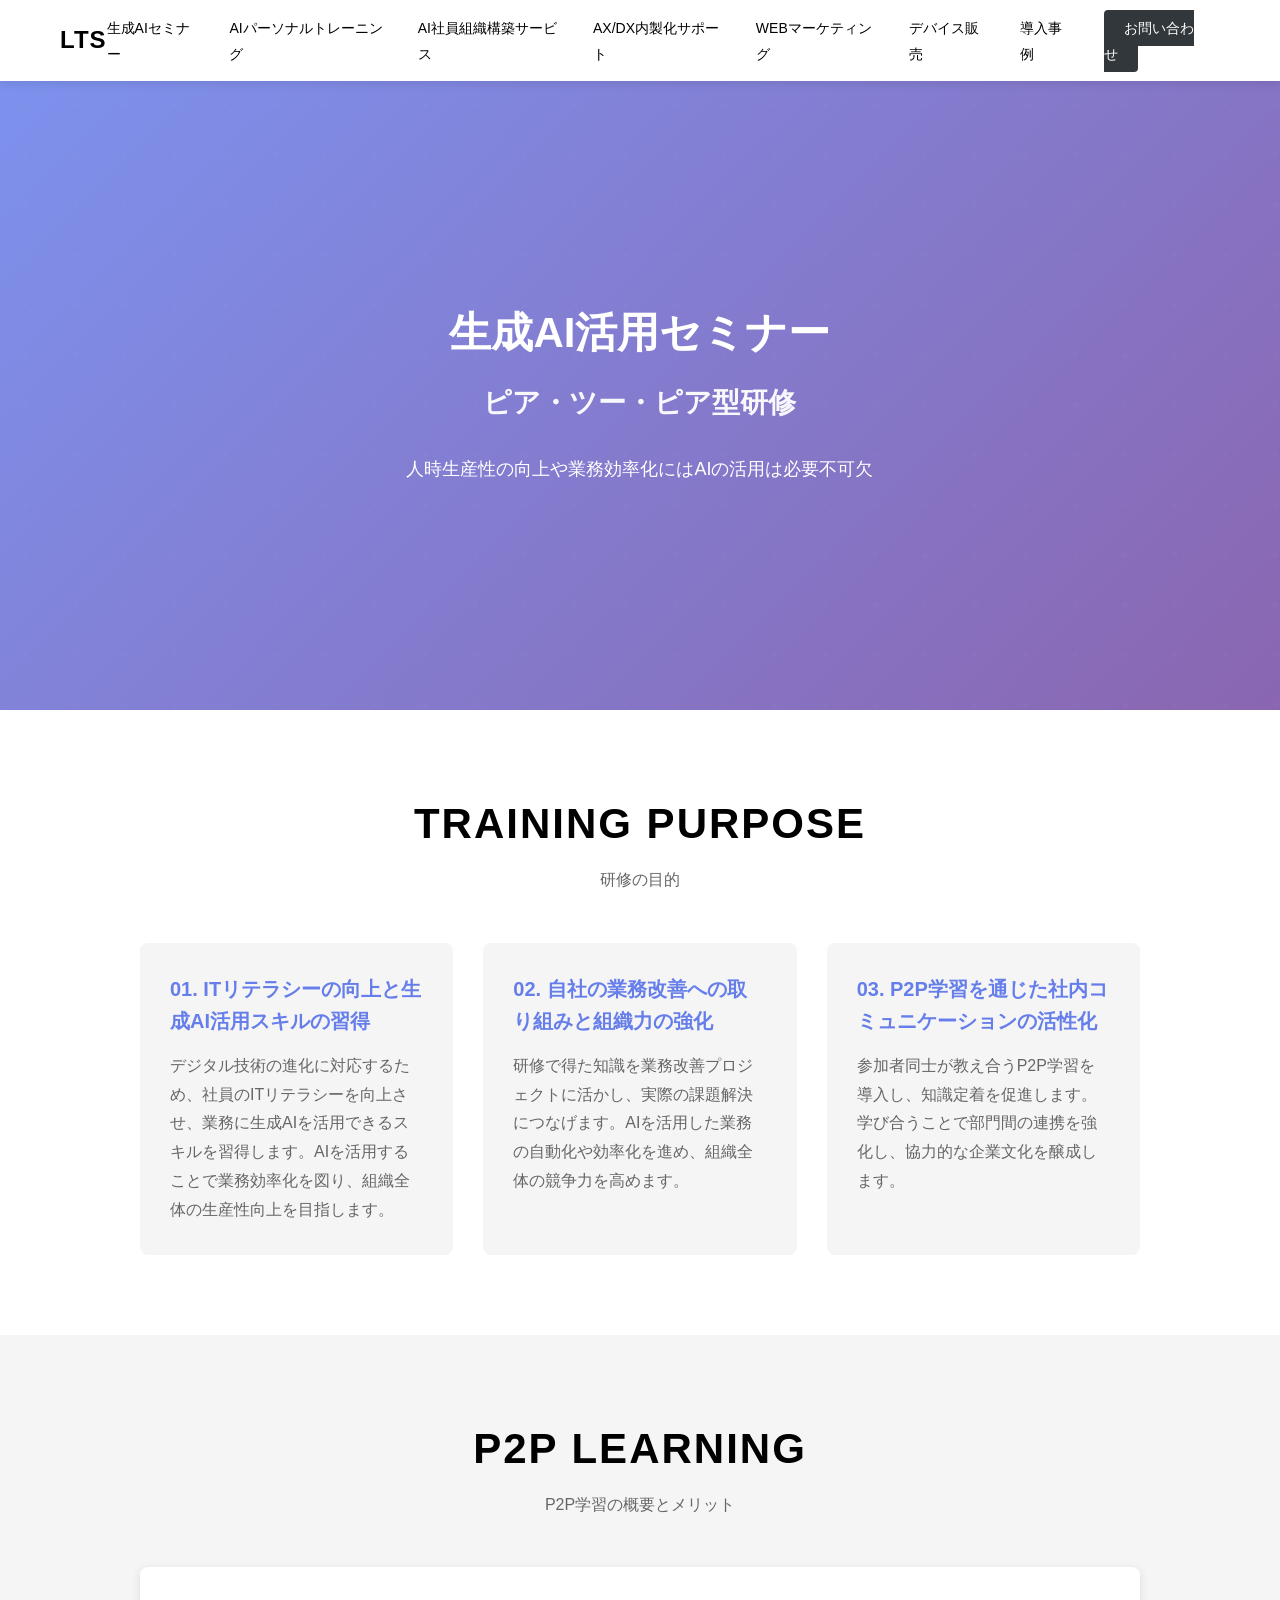
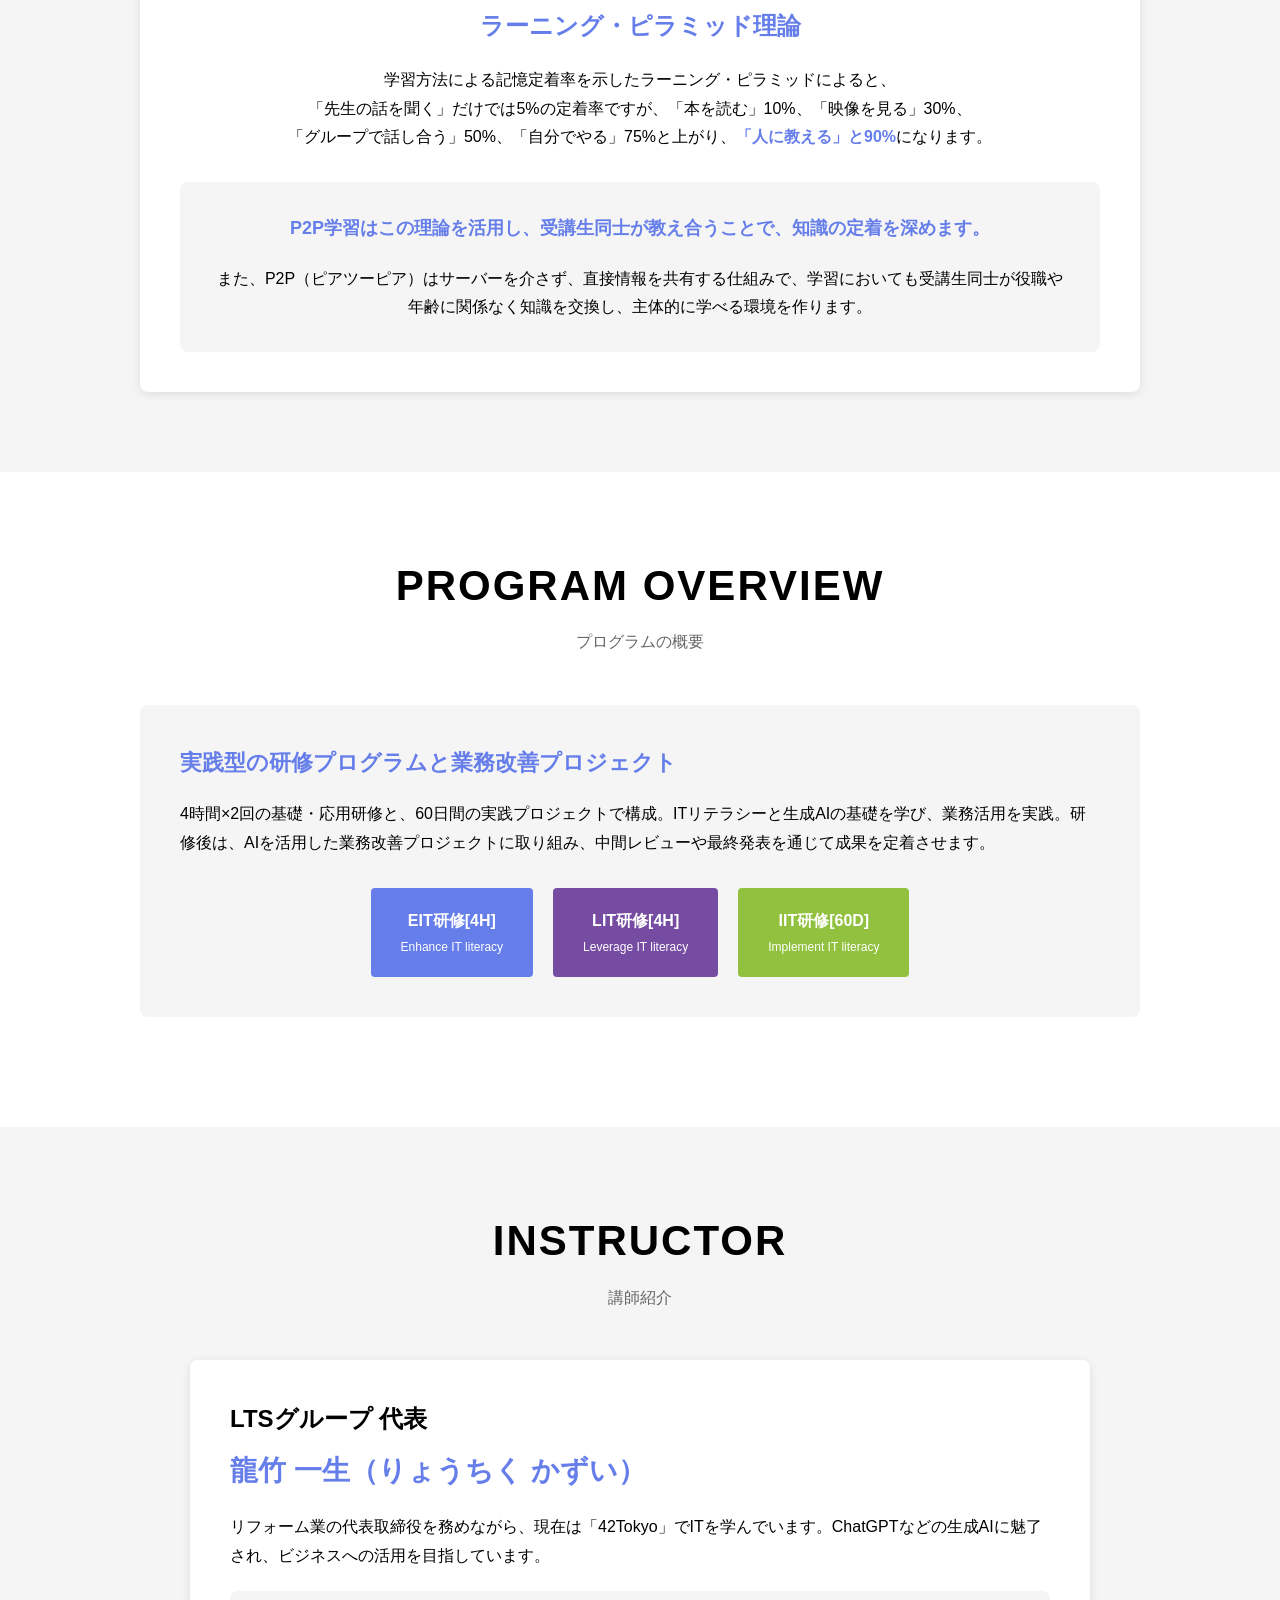
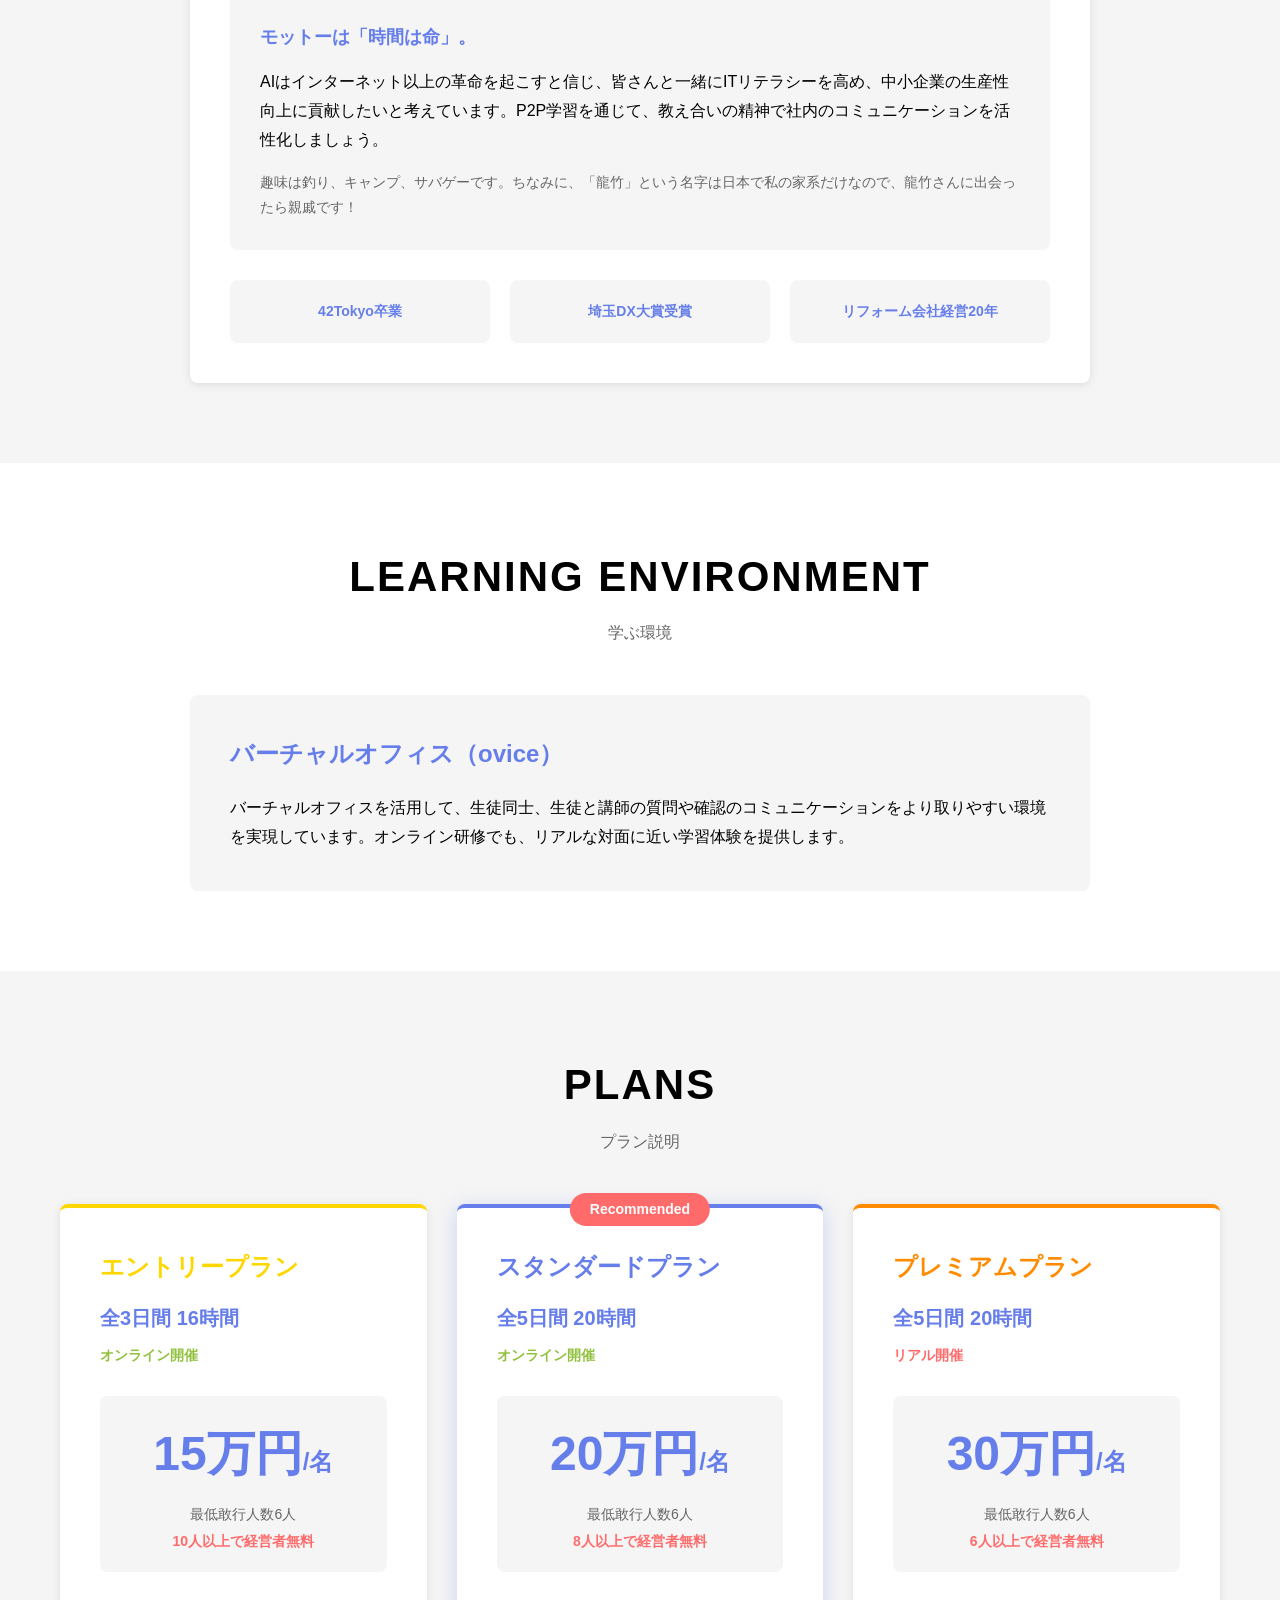
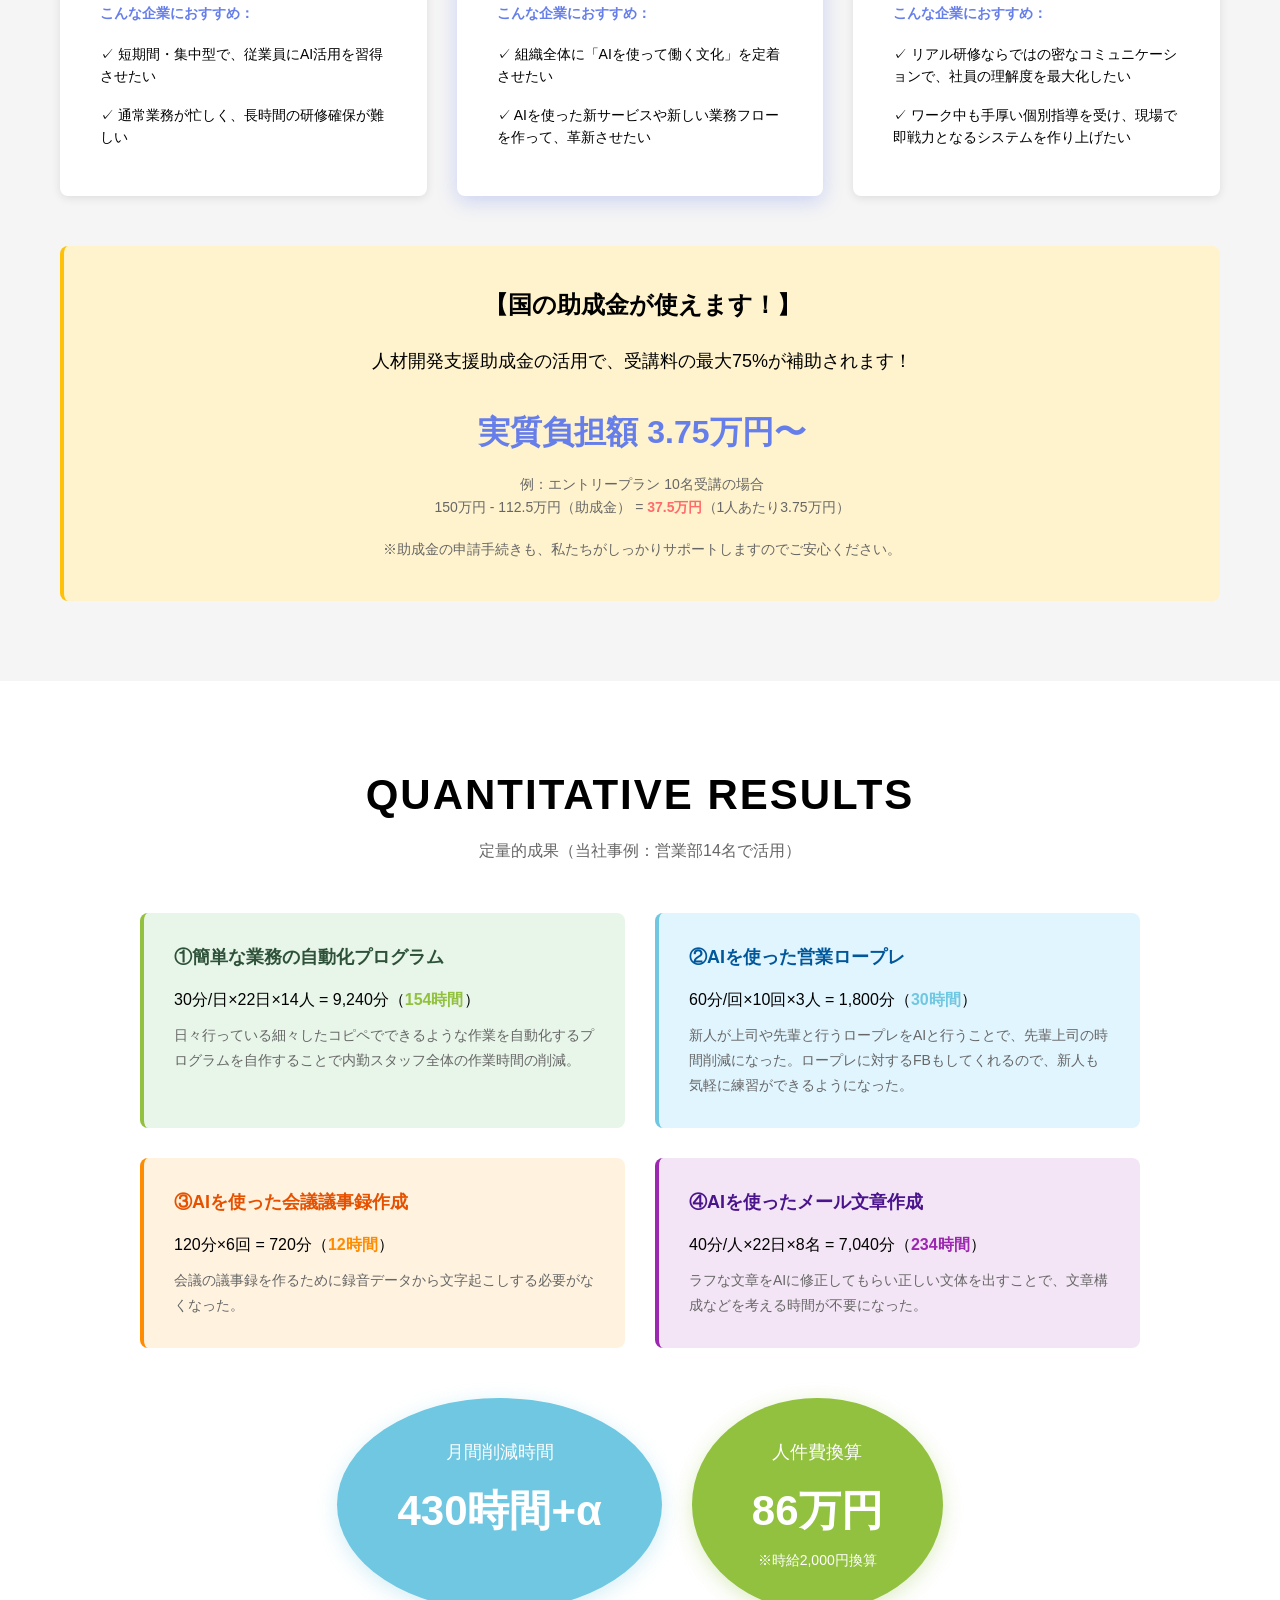
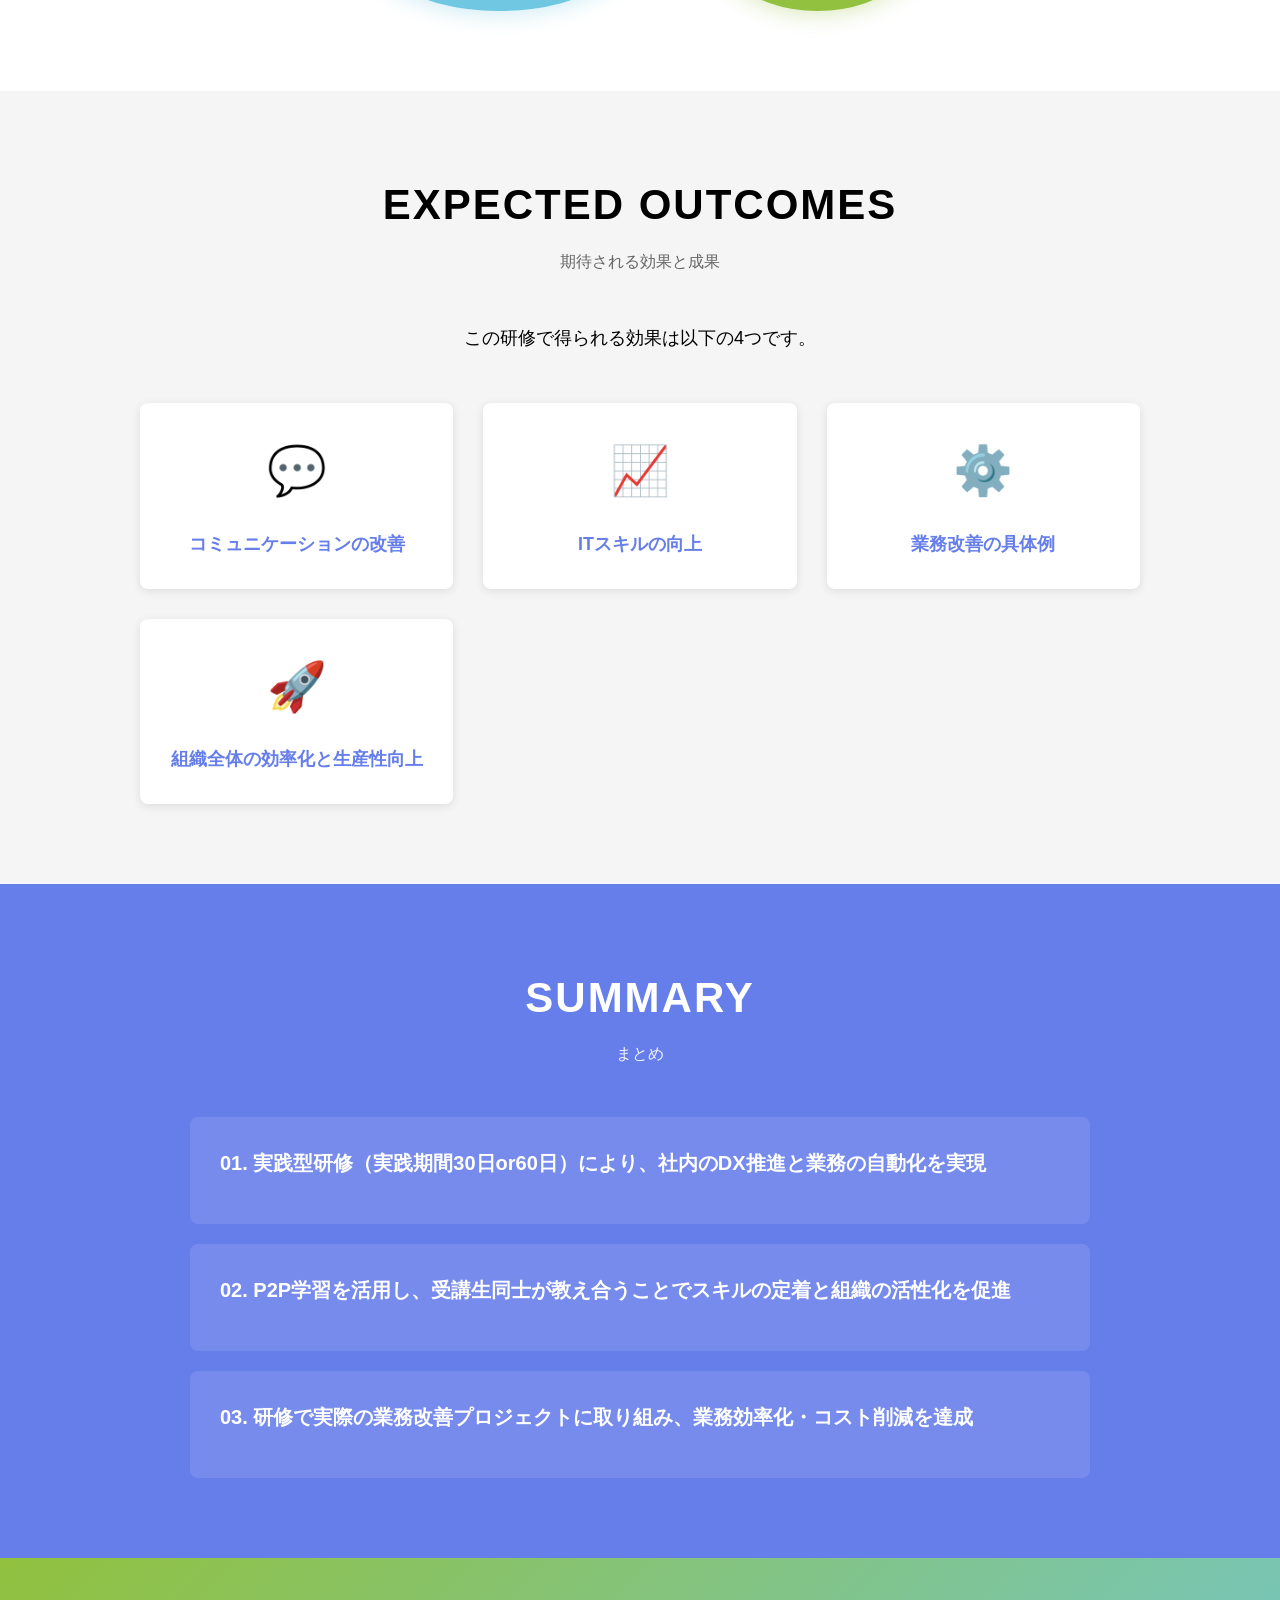
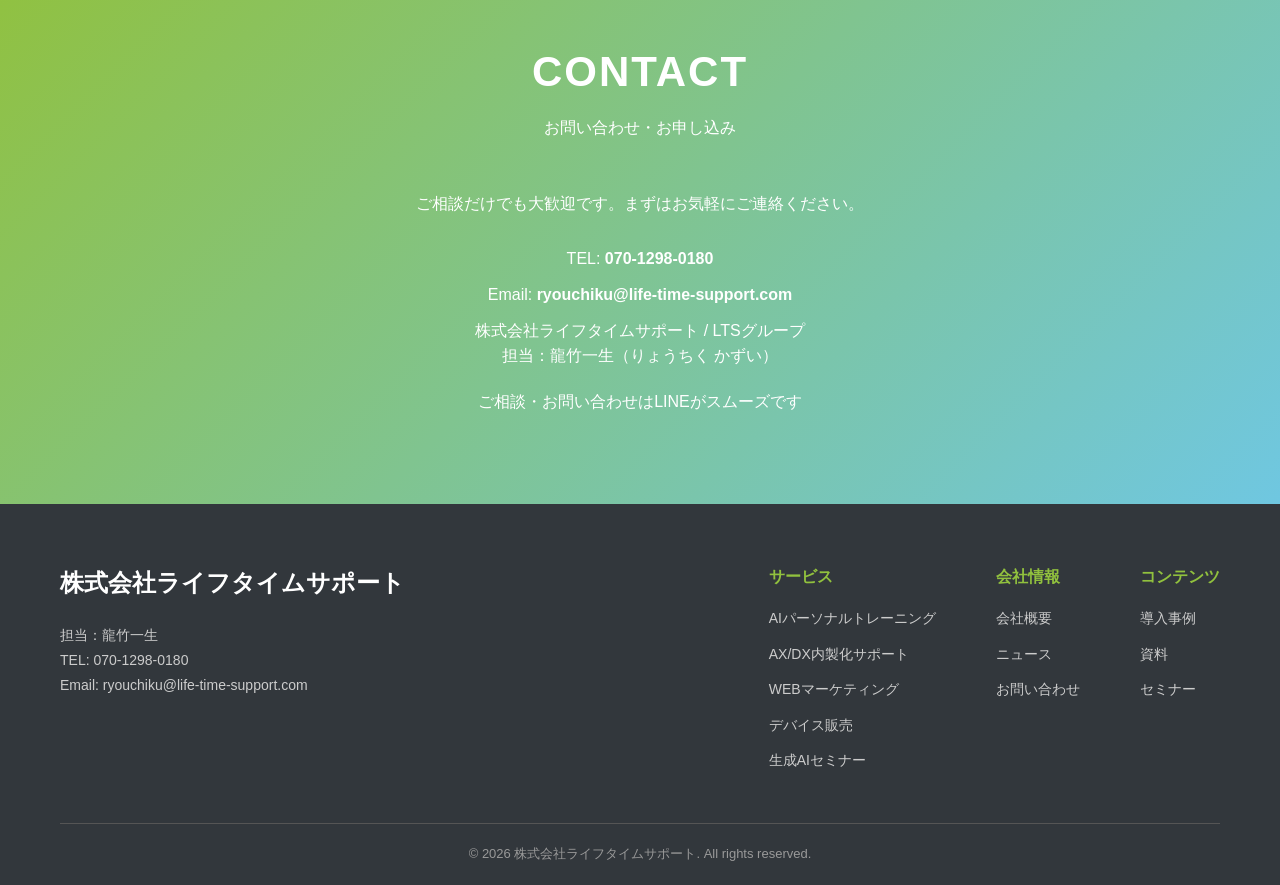
==== commit 8d84a343: "fix: ナビメニューの並び順を変更＋AI社員組織構築サービスを追加 全6ページのヘッダー・フッターを統一: 1.生成AIセミナー 2.AIパーソナルトレーニング 3.AI社員組織構築 4.AX/DX" ====
--- a/ai-seminar.html
+++ b/ai-seminar.html
@@ -28,11 +28,12 @@
                 </div>
                 <nav class="nav" id="nav">
                     <ul class="nav-list">
+                        <li><a href="ai-seminar.html">生成AIセミナー</a></li>
                         <li><a href="ai-training.html">AIパーソナルトレーニング</a></li>
+                        <li><a href="#">AI社員組織構築サービス</a></li>
                         <li><a href="it-support.html">AX/DX内製化サポート</a></li>
                         <li><a href="web-marketing.html">WEBマーケティング</a></li>
                         <li><a href="device-sales.html">デバイス販売</a></li>
-                        <li><a href="ai-seminar.html">生成AIセミナー</a></li>
                         <li><a href="index.html#case">導入事例</a></li>
                         <li><a href="#contact" class="cta-button">お問い合わせ</a></li>
                     </ul>
